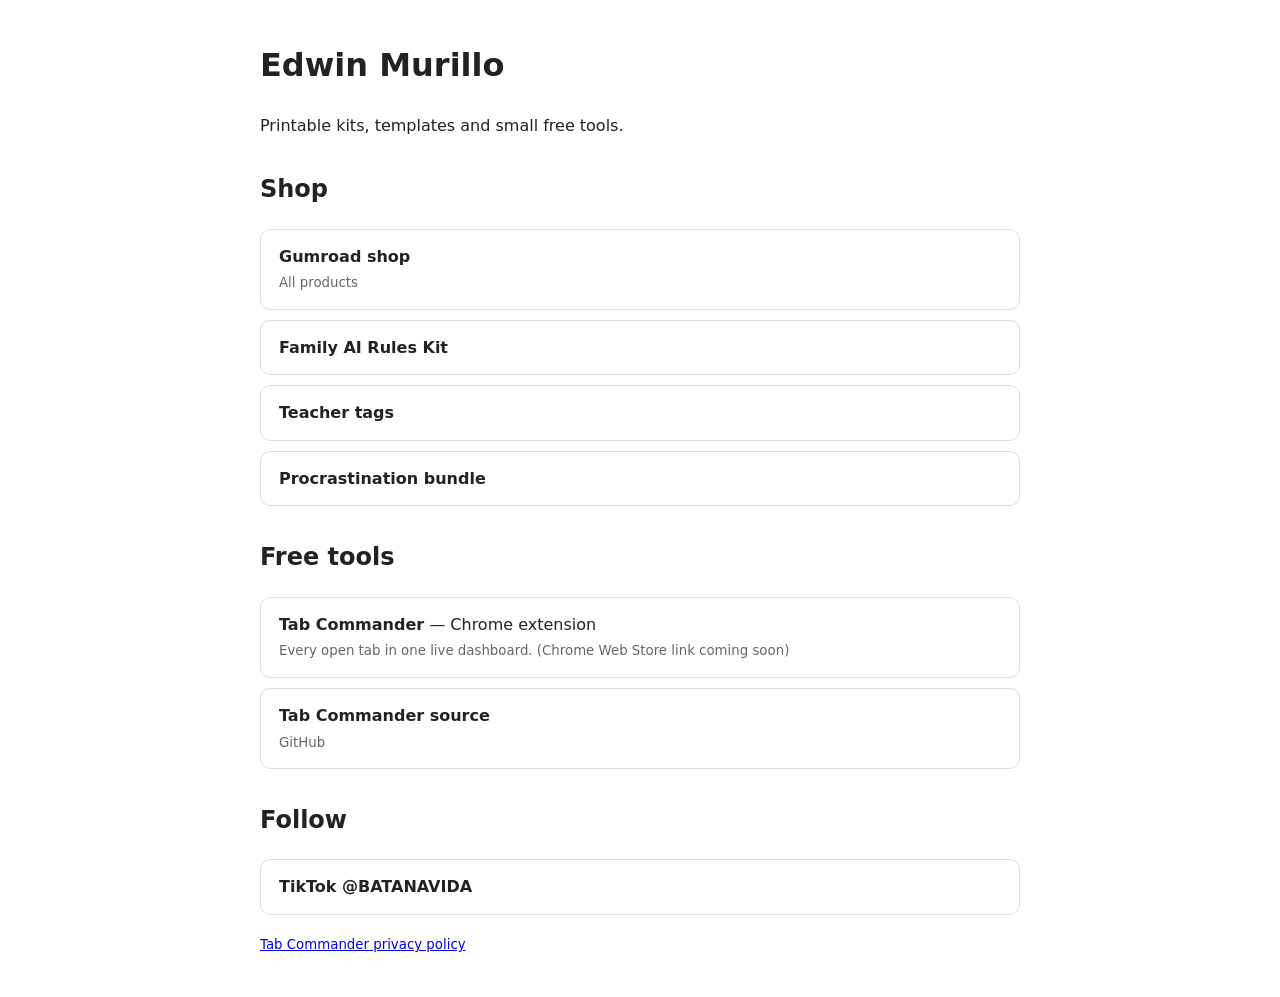
==== docs/hub/index.html @ 7b7c33e5 "Add BatanaVida product hub at /hub/ (Gumroad + Tab Commander)" ====
<!doctype html><html lang="en"><head><meta charset="utf-8"><meta name="viewport" content="width=device-width,initial-scale=1"><title>Edwin Murillo — Digital Products & Tools</title>
<style>body{font:16px/1.6 system-ui,sans-serif;max-width:760px;margin:40px auto;padding:0 20px;color:#222}a.card{display:block;border:1px solid #ddd;border-radius:10px;padding:14px 18px;margin:10px 0;text-decoration:none;color:inherit}a.card:hover{border-color:#3a3f4d}h2{margin-top:32px}small{color:#666}</style></head><body>
<h1>Edwin Murillo</h1><p>Printable kits, templates and small free tools.</p>
<h2>Shop</h2>
<a class="card" href="https://edwinmurillo.gumroad.com"><b>Gumroad shop</b><br><small>All products</small></a>
<a class="card" href="https://edwinmurillo.gumroad.com/l/family-ai-rules-kit"><b>Family AI Rules Kit</b></a>
<a class="card" href="https://edwinmurillo.gumroad.com/l/mxdeps"><b>Teacher tags</b></a>
<a class="card" href="https://edwinmurillo.gumroad.com/l/gggki"><b>Procrastination bundle</b></a>
<h2>Free tools</h2>
<a class="card" href="[CWS_URL]"><b>Tab Commander</b> — Chrome extension<br><small>Every open tab in one live dashboard. (Chrome Web Store link coming soon)</small></a>
<a class="card" href="https://github.com/edwinmurillo-droid/agents-in-sdlc/tree/main/tab-commander"><b>Tab Commander source</b><br><small>GitHub</small></a>
<h2>Follow</h2>
<a class="card" href="https://www.tiktok.com/@BATANAVIDA"><b>TikTok @BATANAVIDA</b></a>
<p><small><a href="privacy.html">Tab Commander privacy policy</a></small></p>
</body></html>
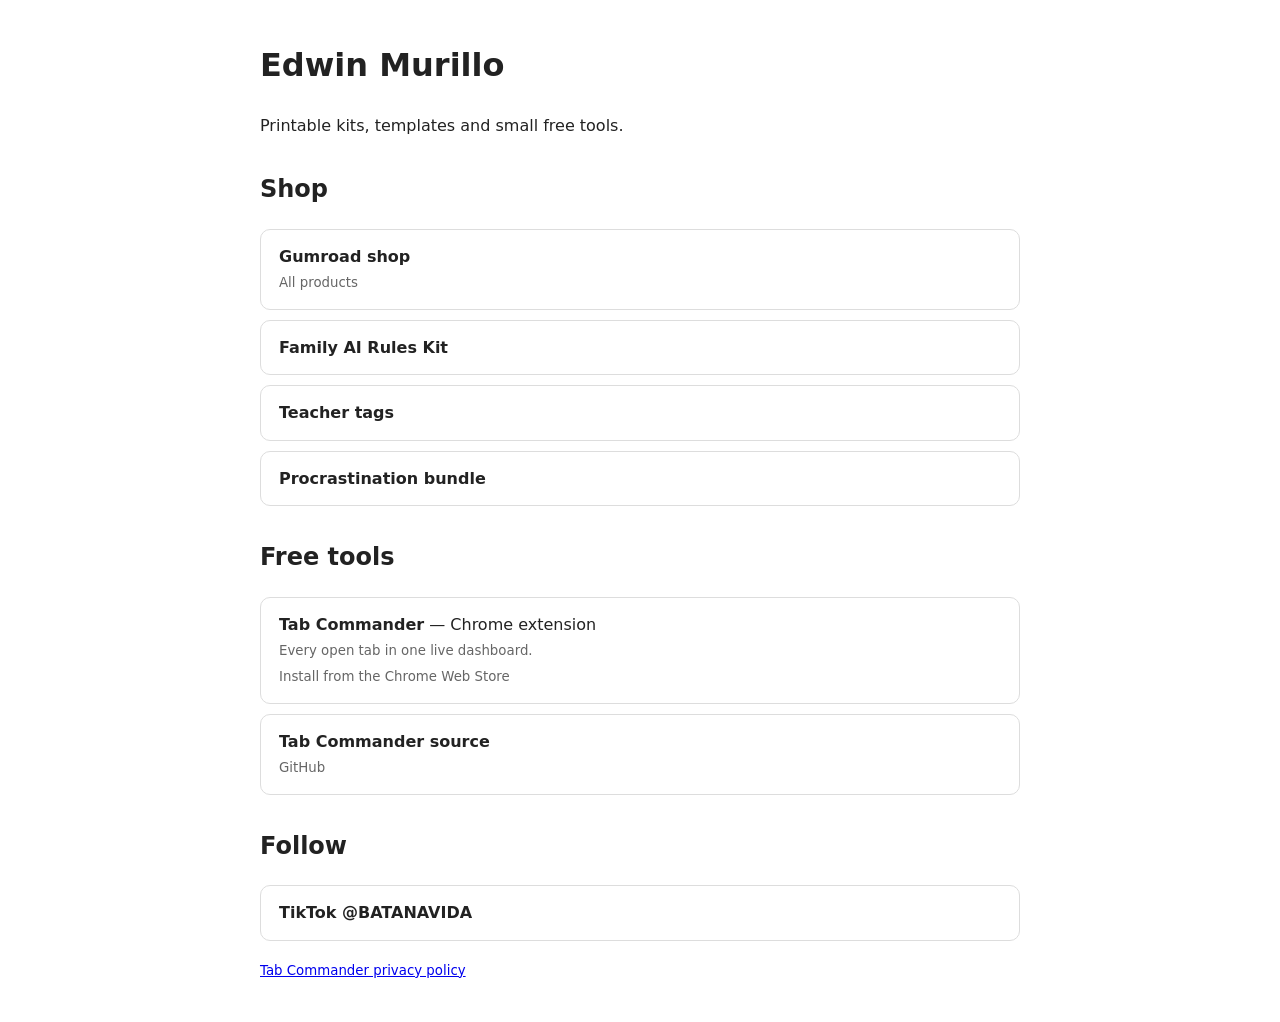
==== commit 4fb82e41: "Link Tab Commander hub card to the live Chrome Web Store listing. Replace the coming-soon placeholde" ====
--- a/docs/hub/index.html
+++ b/docs/hub/index.html
@@ -7,7 +7,7 @@
 <a class="card" href="https://edwinmurillo.gumroad.com/l/mxdeps"><b>Teacher tags</b></a>
 <a class="card" href="https://edwinmurillo.gumroad.com/l/gggki"><b>Procrastination bundle</b></a>
 <h2>Free tools</h2>
-<a class="card" href="[CWS_URL]"><b>Tab Commander</b> — Chrome extension<br><small>Every open tab in one live dashboard. (Chrome Web Store link coming soon)</small></a>
+<a class="card" href="https://chromewebstore.google.com/detail/tab-commander/bkeacpglbifipmmkofcjkoligeampnmc"><b>Tab Commander</b> — Chrome extension<br><small>Every open tab in one live dashboard.</small><br><small>Install from the Chrome Web Store</small></a>
 <a class="card" href="https://github.com/edwinmurillo-droid/agents-in-sdlc/tree/main/tab-commander"><b>Tab Commander source</b><br><small>GitHub</small></a>
 <h2>Follow</h2>
 <a class="card" href="https://www.tiktok.com/@BATANAVIDA"><b>TikTok @BATANAVIDA</b></a>
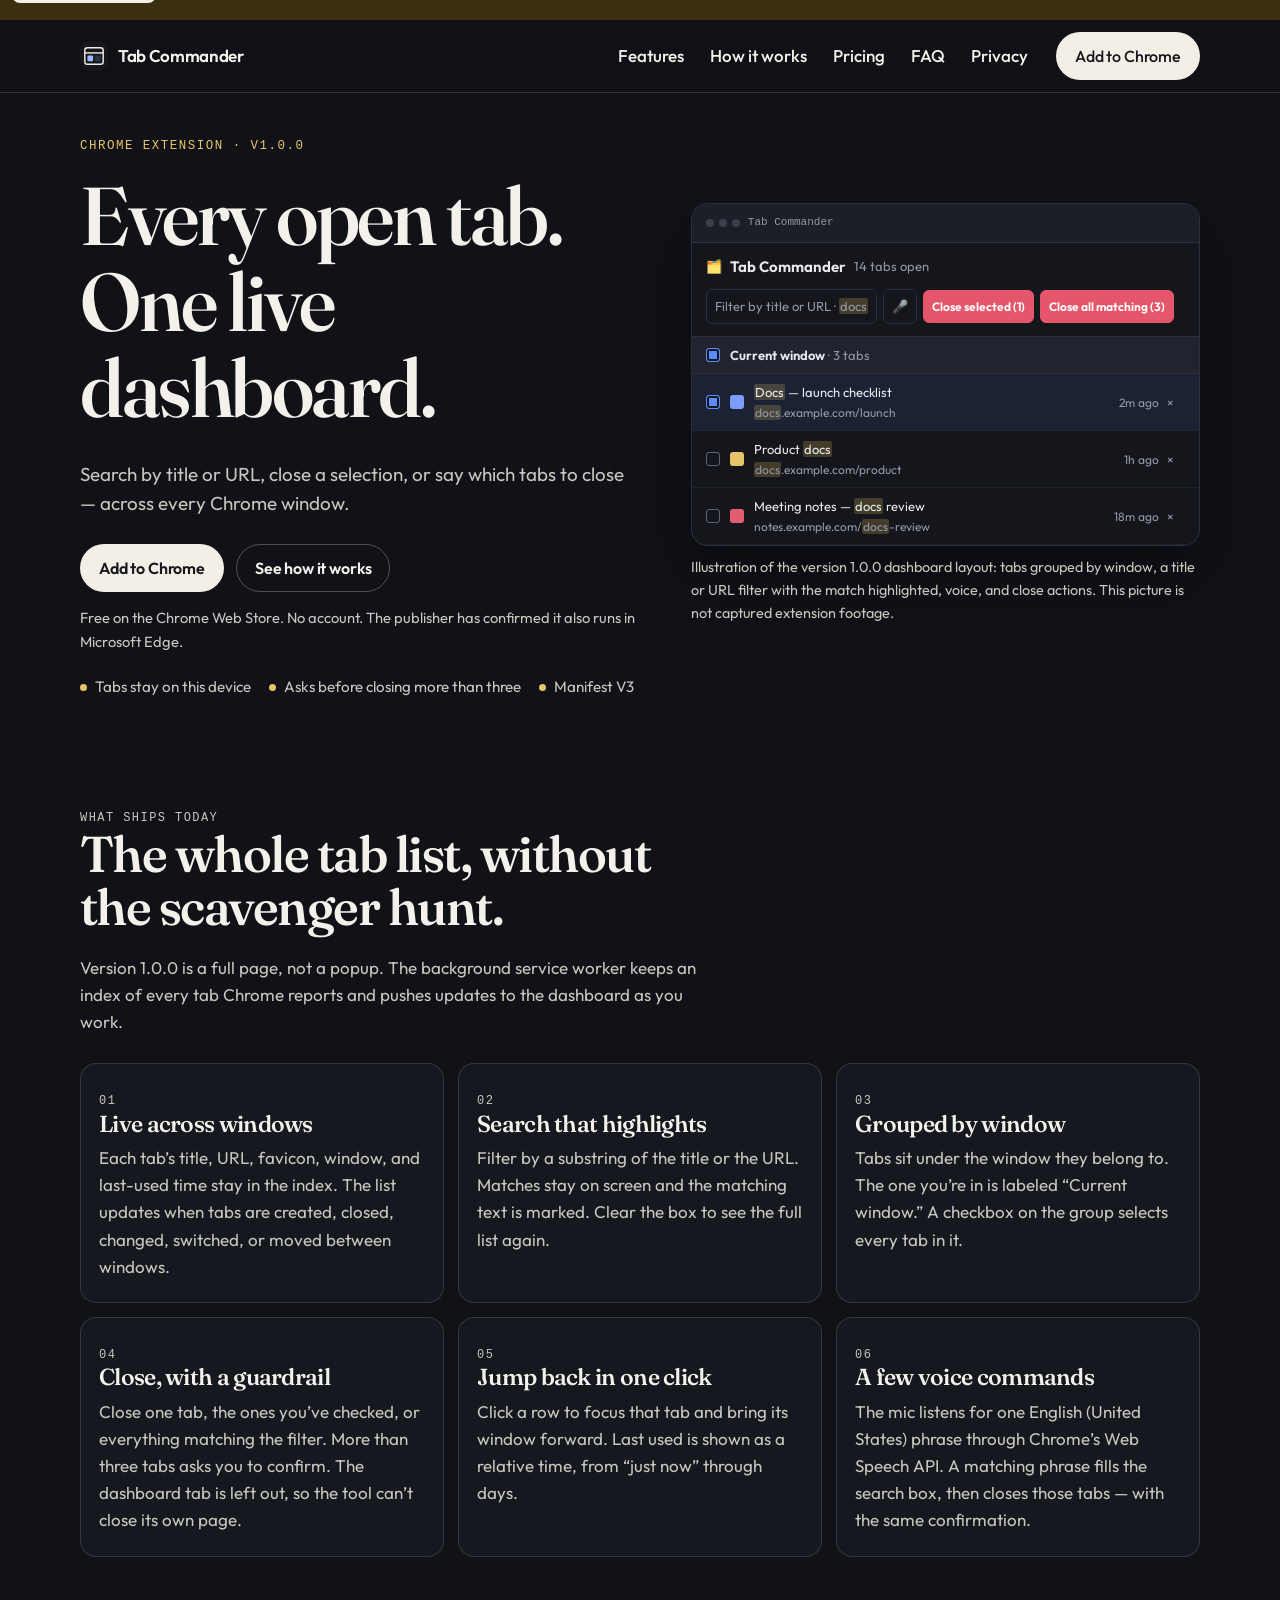
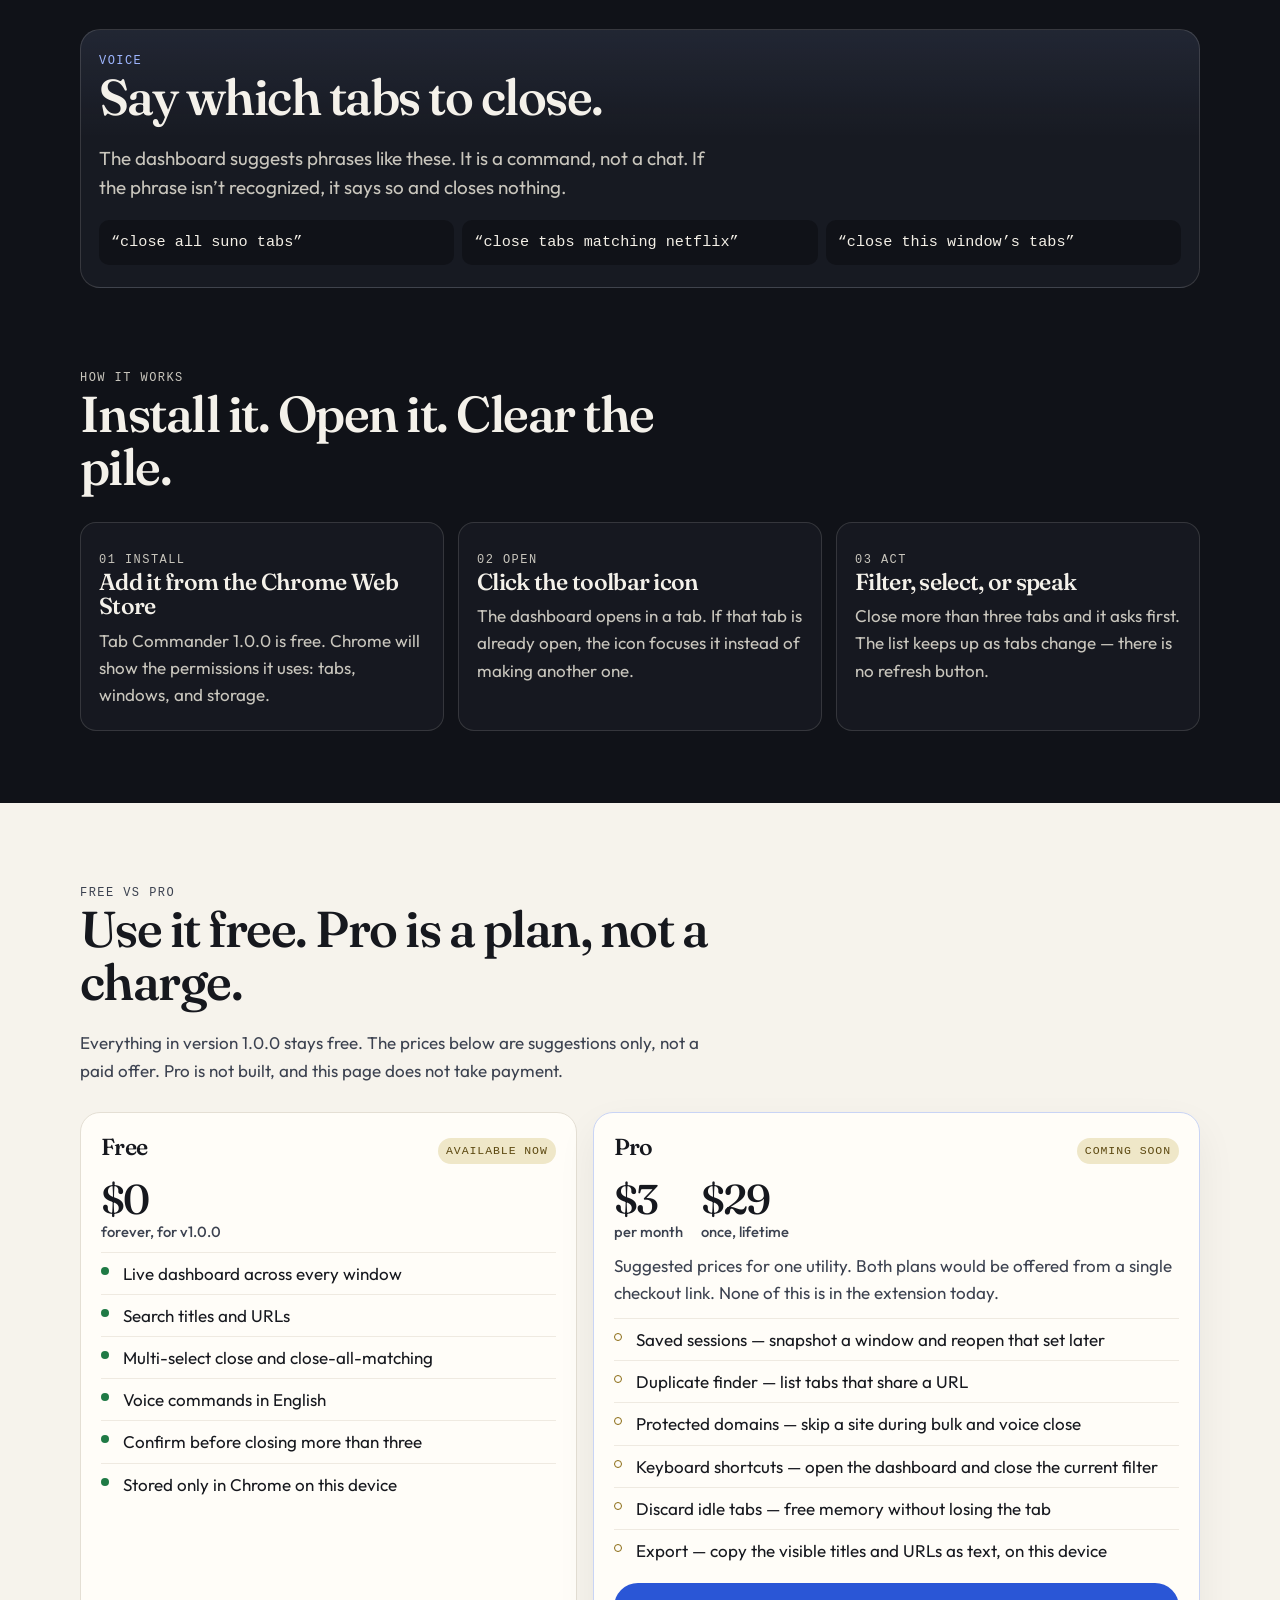
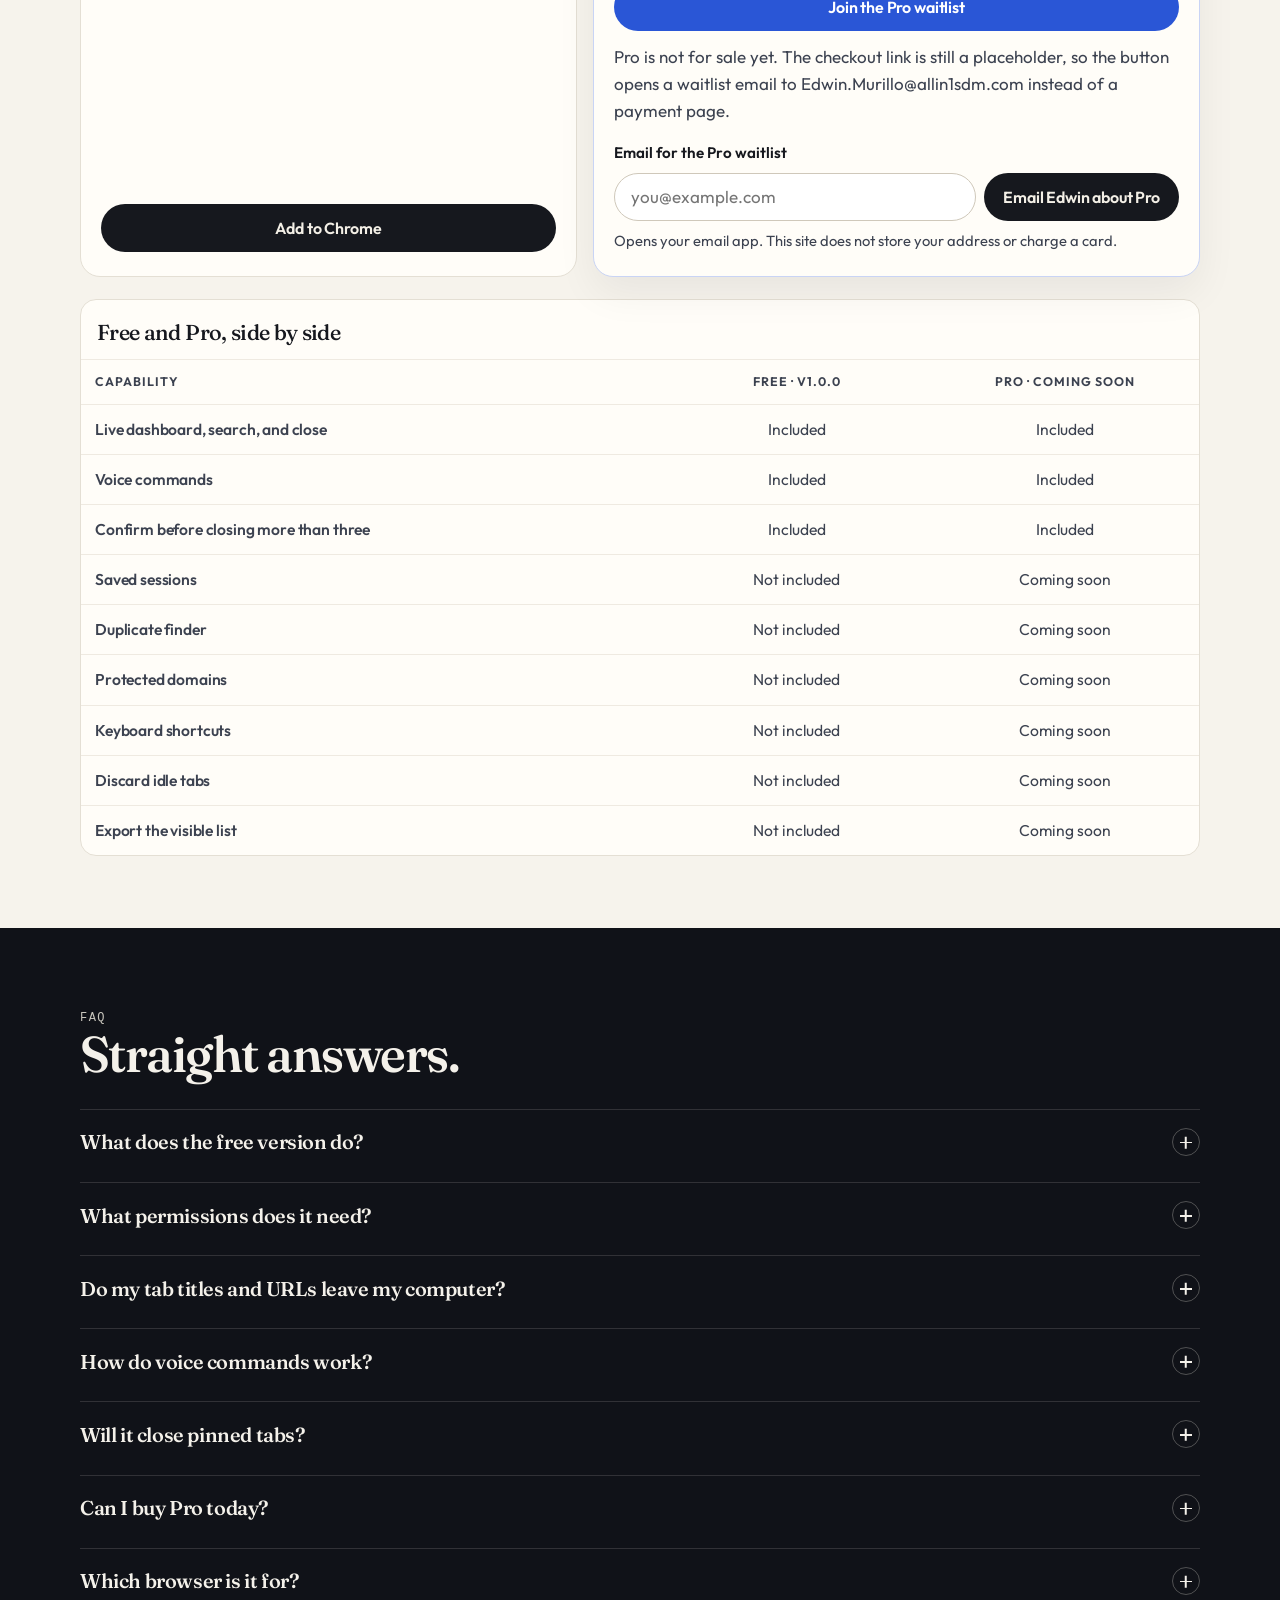
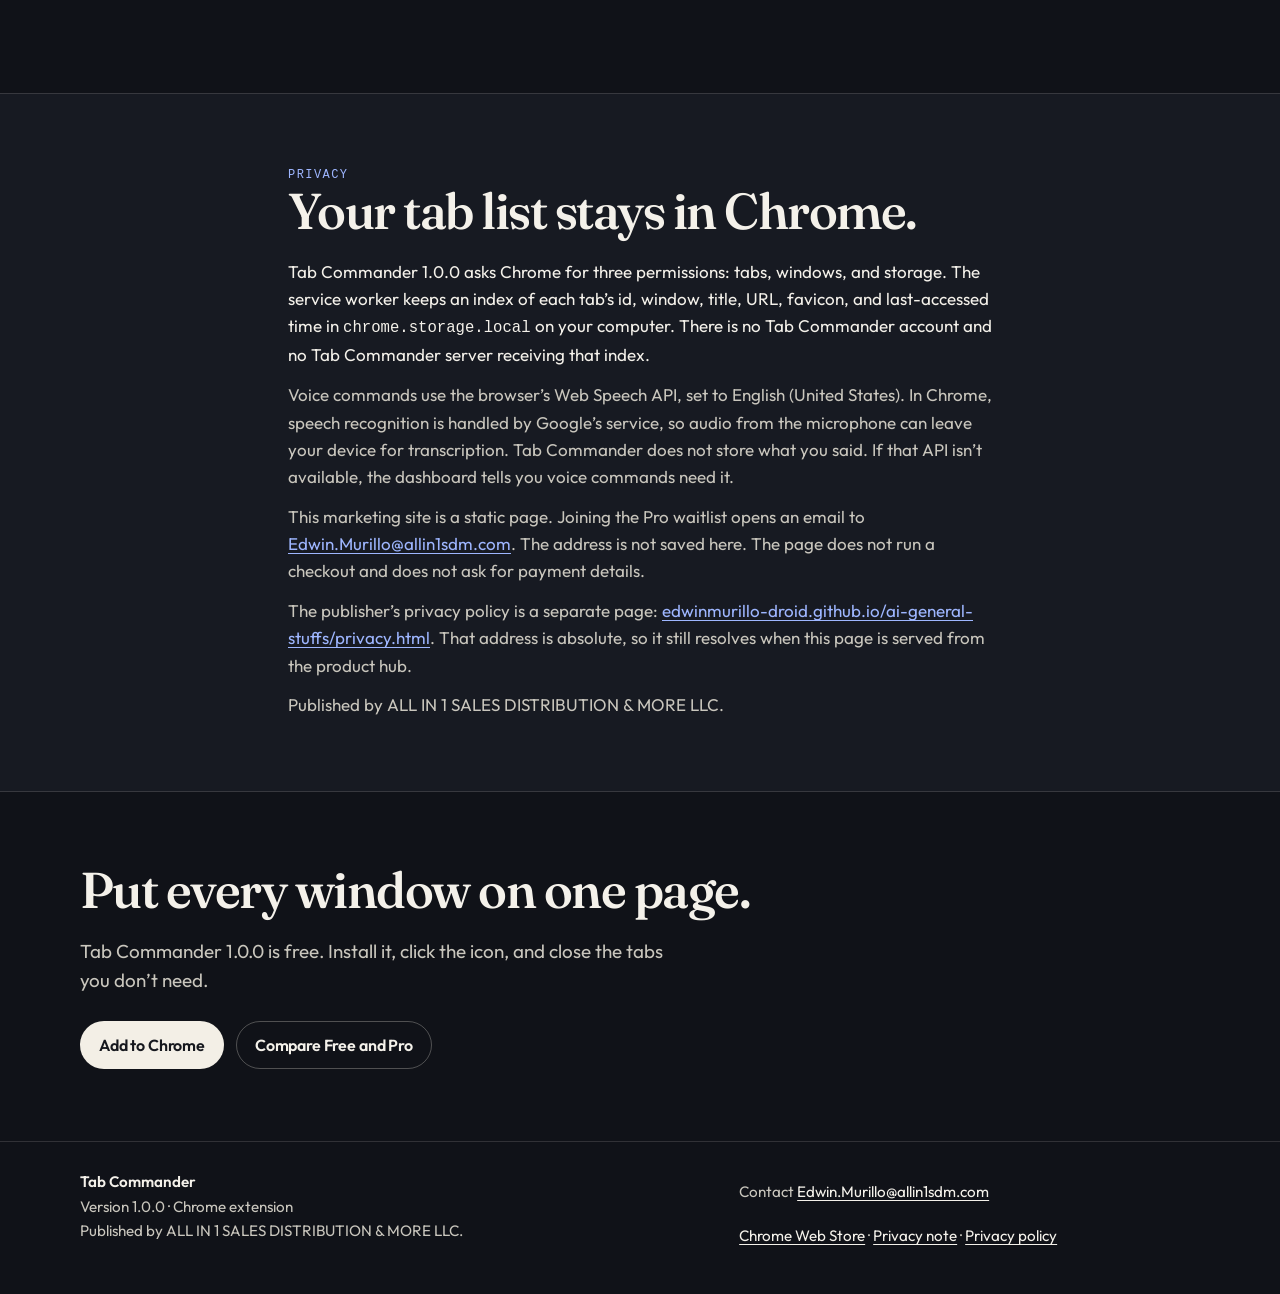
==== commit 1b8a4a66: "Replace the product hub with the reviewed Tab Commander landing page. Stage the docs/hub tree from t" ====
--- a/docs/hub/index.html
+++ b/docs/hub/index.html
@@ -1,15 +1,504 @@
-<!doctype html><html lang="en"><head><meta charset="utf-8"><meta name="viewport" content="width=device-width,initial-scale=1"><title>Edwin Murillo — Digital Products & Tools</title>
-<style>body{font:16px/1.6 system-ui,sans-serif;max-width:760px;margin:40px auto;padding:0 20px;color:#222}a.card{display:block;border:1px solid #ddd;border-radius:10px;padding:14px 18px;margin:10px 0;text-decoration:none;color:inherit}a.card:hover{border-color:#3a3f4d}h2{margin-top:32px}small{color:#666}</style></head><body>
-<h1>Edwin Murillo</h1><p>Printable kits, templates and small free tools.</p>
-<h2>Shop</h2>
-<a class="card" href="https://edwinmurillo.gumroad.com"><b>Gumroad shop</b><br><small>All products</small></a>
-<a class="card" href="https://edwinmurillo.gumroad.com/l/family-ai-rules-kit"><b>Family AI Rules Kit</b></a>
-<a class="card" href="https://edwinmurillo.gumroad.com/l/mxdeps"><b>Teacher tags</b></a>
-<a class="card" href="https://edwinmurillo.gumroad.com/l/gggki"><b>Procrastination bundle</b></a>
-<h2>Free tools</h2>
-<a class="card" href="https://chromewebstore.google.com/detail/tab-commander/bkeacpglbifipmmkofcjkoligeampnmc"><b>Tab Commander</b> — Chrome extension<br><small>Every open tab in one live dashboard.</small><br><small>Install from the Chrome Web Store</small></a>
-<a class="card" href="https://github.com/edwinmurillo-droid/agents-in-sdlc/tree/main/tab-commander"><b>Tab Commander source</b><br><small>GitHub</small></a>
-<h2>Follow</h2>
-<a class="card" href="https://www.tiktok.com/@BATANAVIDA"><b>TikTok @BATANAVIDA</b></a>
-<p><small><a href="privacy.html">Tab Commander privacy policy</a></small></p>
-</body></html>
+<!doctype html>
+<html lang="en">
+<head>
+<meta charset="utf-8" />
+<meta name="viewport" content="width=device-width, initial-scale=1" />
+<title>Tab Commander — Every open tab, one live Chrome dashboard</title>
+<meta name="description" content="Free Chrome extension: a live dashboard of every open tab across all windows, with search, multi-select close, and voice commands. Version 1.0.0." />
+<meta name="author" content="ALL IN 1 SALES DISTRIBUTION & MORE LLC" />
+<meta name="theme-color" content="#101218" />
+<meta name="robots" content="index,follow" />
+<link rel="canonical" href="https://edwinmurillo-droid.github.io/ai-general-stuffs/hub/" />
+<link rel="icon" href="favicon.svg" type="image/svg+xml" />
+<meta property="og:type" content="website" />
+<meta property="og:locale" content="en_US" />
+<meta property="og:site_name" content="Tab Commander" />
+<meta property="og:title" content="Tab Commander — Every open tab, one live Chrome dashboard" />
+<meta property="og:description" content="Search, select, or speak. Close the Chrome tabs you don't need, across every window. Free, version 1.0.0." />
+<meta property="og:url" content="https://edwinmurillo-droid.github.io/ai-general-stuffs/hub/" />
+<meta property="og:image" content="https://edwinmurillo-droid.github.io/ai-general-stuffs/hub/og.png" />
+<meta property="og:image:width" content="1200" />
+<meta property="og:image:height" content="630" />
+<meta property="og:image:alt" content="Tab Commander: every open tab, one live Chrome dashboard." />
+<meta name="twitter:card" content="summary_large_image" />
+<meta name="twitter:title" content="Tab Commander — Every open tab, one live Chrome dashboard" />
+<meta name="twitter:description" content="Search, select, or speak. Close the Chrome tabs you don't need, across every window. Free, version 1.0.0." />
+<meta name="twitter:image" content="https://edwinmurillo-droid.github.io/ai-general-stuffs/hub/og.png" />
+<meta name="twitter:image:alt" content="Tab Commander: every open tab, one live Chrome dashboard." />
+<link rel="stylesheet" href="styles.css" />
+<script type="application/ld+json">
+{
+  "@context": "https://schema.org",
+  "@type": "SoftwareApplication",
+  "name": "Tab Commander",
+  "applicationCategory": "BrowserApplication",
+  "operatingSystem": "Chrome, Microsoft Edge",
+  "softwareVersion": "1.0.0",
+  "description": "Live dashboard of every open tab across all windows, with search, multi-select close, and voice commands.",
+  "url": "https://edwinmurillo-droid.github.io/ai-general-stuffs/hub/",
+  "image": "https://edwinmurillo-droid.github.io/ai-general-stuffs/hub/og.png",
+  "installUrl": "https://chromewebstore.google.com/detail/tab-commander/bkeacpglbifipmmkofcjkoligeampnmc",
+  "offers": {
+    "@type": "Offer",
+    "price": "0",
+    "priceCurrency": "USD"
+  },
+  "publisher": {
+    "@type": "Organization",
+    "name": "ALL IN 1 SALES DISTRIBUTION & MORE LLC",
+    "email": "Edwin.Murillo@allin1sdm.com"
+  }
+}
+</script>
+</head>
+<body id="top">
+<a class="skip" href="#main">Skip to content</a>
+<div class="noscript">
+  <noscript>
+    <div class="wrap">JavaScript is off. Install links still work. For the Pro waitlist, email Edwin.Murillo@allin1sdm.com.</div>
+  </noscript>
+</div>
+
+<header class="site-header">
+  <div class="wrap header-inner">
+    <a class="brand" href="#top">
+      <svg width="28" height="28" viewBox="0 0 32 32" aria-hidden="true">
+        <rect width="32" height="32" rx="8" fill="#16181e"/>
+        <rect x="5.5" y="6.5" width="21" height="19" rx="3" fill="none" stroke="#f3efe6" stroke-width="1.6"/>
+        <path d="M5.5 12.5h21" stroke="#f3efe6" stroke-width="1.6"/>
+        <rect x="8.5" y="15.5" width="6.5" height="6.5" rx="1.2" fill="#9eb6ff"/>
+        <rect x="17" y="15.5" width="6.5" height="6.5" rx="1.2" fill="#2c3344"/>
+      </svg>
+      Tab Commander
+    </a>
+    <input id="nav-check" class="nav-check" type="checkbox" />
+    <label class="nav-toggle" for="nav-check">
+      <span class="sr-only when-closed">Menu</span>
+      <span class="sr-only when-open">Close menu</span>
+      <span class="burger" aria-hidden="true"></span>
+    </label>
+    <nav id="site-nav" aria-label="Primary">
+      <a href="#features">Features</a>
+      <a href="#how">How it works</a>
+      <a href="#pricing">Pricing</a>
+      <a href="#faq">FAQ</a>
+      <a href="#privacy">Privacy</a>
+      <a class="btn btn-primary" href="https://chromewebstore.google.com/detail/tab-commander/bkeacpglbifipmmkofcjkoligeampnmc">Add to Chrome<span class="sr-only"> on the Chrome Web Store</span></a>
+    </nav>
+  </div>
+</header>
+
+<main id="main">
+  <section class="hero" aria-labelledby="hero-title">
+    <div class="wrap hero-grid">
+      <div>
+        <p class="eyebrow">Chrome extension · v1.0.0</p>
+        <h1 id="hero-title">Every open tab. One live dashboard.</h1>
+        <p class="lede">Search by title or URL, close a selection, or say which tabs to close — across every Chrome window.</p>
+        <div class="cta-row">
+          <a class="btn btn-primary" href="https://chromewebstore.google.com/detail/tab-commander/bkeacpglbifipmmkofcjkoligeampnmc">Add to Chrome<span class="sr-only"> on the Chrome Web Store</span></a>
+          <a class="btn btn-ghost" href="#how">See how it works</a>
+        </div>
+        <p class="fine">Free on the Chrome Web Store. No account. The publisher has confirmed it also runs in Microsoft Edge.</p>
+        <ul class="trust">
+          <li>Tabs stay on this device</li>
+          <li>Asks before closing more than three</li>
+          <li>Manifest V3</li>
+        </ul>
+      </div>
+
+      <figure class="deck">
+        <div class="deck-frame" aria-hidden="true">
+          <div class="deck-top">
+            <span class="dots"><i></i><i></i><i></i></span>
+            Tab Commander
+          </div>
+          <div class="deck-toolbar">
+            <div class="deck-brand">
+              <span aria-hidden="true">🗂️</span>
+              <strong>Tab Commander</strong>
+              <span class="deck-count">14 tabs open</span>
+            </div>
+            <div class="deck-controls">
+              <span class="fake-search">Filter by title or URL · <mark>docs</mark></span>
+              <span class="mic">🎤</span>
+              <span class="pill">Close selected (1)</span>
+              <span class="pill">Close all matching (3)</span>
+            </div>
+          </div>
+          <div class="window-head">
+            <span class="check on"></span>
+            <div><strong>Current window</strong> · 3 tabs</div>
+          </div>
+          <div class="tab-row is-selected">
+            <span class="check on"></span>
+            <span class="fav a"></span>
+            <div>
+              <div class="tab-title"><mark>Docs</mark> — launch checklist</div>
+              <div class="tab-url"><mark>docs</mark>.example.com/launch</div>
+            </div>
+            <div class="when">2m ago</div>
+            <div class="tab-x">×</div>
+          </div>
+          <div class="tab-row">
+            <span class="check"></span>
+            <span class="fav b"></span>
+            <div>
+              <div class="tab-title">Product <mark>docs</mark></div>
+              <div class="tab-url"><mark>docs</mark>.example.com/product</div>
+            </div>
+            <div class="when">1h ago</div>
+            <div class="tab-x">×</div>
+          </div>
+          <div class="tab-row">
+            <span class="check"></span>
+            <span class="fav c"></span>
+            <div>
+              <div class="tab-title">Meeting notes — <mark>docs</mark> review</div>
+              <div class="tab-url">notes.example.com/<mark>docs</mark>-review</div>
+            </div>
+            <div class="when">18m ago</div>
+            <div class="tab-x">×</div>
+          </div>
+        </div>
+        <figcaption>Illustration of the version 1.0.0 dashboard layout: tabs grouped by window, a title or URL filter with the match highlighted, voice, and close actions. This picture is not captured extension footage.</figcaption>
+      </figure>
+    </div>
+  </section>
+
+  <section class="section" id="features" aria-labelledby="features-title">
+    <div class="wrap">
+      <div class="section-intro">
+        <p class="kicker">What ships today</p>
+        <h2 id="features-title">The whole tab list, without the scavenger hunt.</h2>
+        <p>Version 1.0.0 is a full page, not a popup. The background service worker keeps an index of every tab Chrome reports and pushes updates to the dashboard as you work.</p>
+      </div>
+      <div class="feature-grid">
+        <article class="feature">
+          <p class="kicker">01</p>
+          <h3>Live across windows</h3>
+          <p>Each tab’s title, URL, favicon, window, and last-used time stay in the index. The list updates when tabs are created, closed, changed, switched, or moved between windows.</p>
+        </article>
+        <article class="feature">
+          <p class="kicker">02</p>
+          <h3>Search that highlights</h3>
+          <p>Filter by a substring of the title or the URL. Matches stay on screen and the matching text is marked. Clear the box to see the full list again.</p>
+        </article>
+        <article class="feature">
+          <p class="kicker">03</p>
+          <h3>Grouped by window</h3>
+          <p>Tabs sit under the window they belong to. The one you’re in is labeled “Current window.” A checkbox on the group selects every tab in it.</p>
+        </article>
+        <article class="feature">
+          <p class="kicker">04</p>
+          <h3>Close, with a guardrail</h3>
+          <p>Close one tab, the ones you’ve checked, or everything matching the filter. More than three tabs asks you to confirm. The dashboard tab is left out, so the tool can’t close its own page.</p>
+        </article>
+        <article class="feature">
+          <p class="kicker">05</p>
+          <h3>Jump back in one click</h3>
+          <p>Click a row to focus that tab and bring its window forward. Last used is shown as a relative time, from “just now” through days.</p>
+        </article>
+        <article class="feature">
+          <p class="kicker">06</p>
+          <h3>A few voice commands</h3>
+          <p>The mic listens for one English (United States) phrase through Chrome’s Web Speech API. A matching phrase fills the search box, then closes those tabs — with the same confirmation.</p>
+        </article>
+      </div>
+    </div>
+  </section>
+
+  <section class="section" aria-labelledby="voice-title" style="padding-top: 0">
+    <div class="wrap">
+      <div class="voice">
+        <p class="kicker">Voice</p>
+        <h2 id="voice-title">Say which tabs to close.</h2>
+        <p class="lede">The dashboard suggests phrases like these. It is a command, not a chat. If the phrase isn’t recognized, it says so and closes nothing.</p>
+        <ul class="phrases">
+          <li>“close all suno tabs”</li>
+          <li>“close tabs matching netflix”</li>
+          <li>“close this window’s tabs”</li>
+        </ul>
+      </div>
+    </div>
+  </section>
+
+  <section class="section" id="how" aria-labelledby="how-title" style="padding-top: 0">
+    <div class="wrap">
+      <div class="section-intro">
+        <p class="kicker">How it works</p>
+        <h2 id="how-title">Install it. Open it. Clear the pile.</h2>
+      </div>
+      <ol class="steps">
+        <li class="step">
+          <p class="kicker">Install</p>
+          <h3>Add it from the Chrome Web Store</h3>
+          <p>Tab Commander 1.0.0 is free. Chrome will show the permissions it uses: tabs, windows, and storage.</p>
+        </li>
+        <li class="step">
+          <p class="kicker">Open</p>
+          <h3>Click the toolbar icon</h3>
+          <p>The dashboard opens in a tab. If that tab is already open, the icon focuses it instead of making another one.</p>
+        </li>
+        <li class="step">
+          <p class="kicker">Act</p>
+          <h3>Filter, select, or speak</h3>
+          <p>Close more than three tabs and it asks first. The list keeps up as tabs change — there is no refresh button.</p>
+        </li>
+      </ol>
+    </div>
+  </section>
+
+  <section class="section band-paper" id="pricing" aria-labelledby="pricing-title">
+    <div class="wrap">
+      <div class="section-intro">
+        <p class="kicker">Free vs Pro</p>
+        <h2 id="pricing-title">Use it free. Pro is a plan, not a charge.</h2>
+        <p>Everything in version 1.0.0 stays free. The prices below are suggestions only, not a paid offer. Pro is not built, and this page does not take payment.</p>
+      </div>
+
+      <div class="price-grid">
+        <article class="price-card">
+          <div class="plan-label">
+            <h3>Free</h3>
+            <span class="badge">Available now</span>
+          </div>
+          <div class="amount-row">
+            <p class="amount">$0 <span>forever, for v1.0.0</span></p>
+          </div>
+          <ul class="plan-list">
+            <li>Live dashboard across every window</li>
+            <li>Search titles and URLs</li>
+            <li>Multi-select close and close-all-matching</li>
+            <li>Voice commands in English</li>
+            <li>Confirm before closing more than three</li>
+            <li>Stored only in Chrome on this device</li>
+          </ul>
+          <a class="btn btn-ink" href="https://chromewebstore.google.com/detail/tab-commander/bkeacpglbifipmmkofcjkoligeampnmc">Add to Chrome<span class="sr-only"> on the Chrome Web Store</span></a>
+        </article>
+
+        <article class="price-card featured">
+          <div class="plan-label">
+            <h3>Pro</h3>
+            <span class="badge">Coming soon</span>
+          </div>
+          <div class="amount-row">
+            <p class="amount">$3 <span>per month</span></p>
+            <p class="amount">$29 <span>once, lifetime</span></p>
+          </div>
+          <p>Suggested prices for one utility. Both plans would be offered from a single checkout link. None of this is in the extension today.</p>
+          <ul class="plan-list">
+            <li class="later">Saved sessions — snapshot a window and reopen that set later</li>
+            <li class="later">Duplicate finder — list tabs that share a URL</li>
+            <li class="later">Protected domains — skip a site during bulk and voice close</li>
+            <li class="later">Keyboard shortcuts — open the dashboard and close the current filter</li>
+            <li class="later">Discard idle tabs — free memory without losing the tab</li>
+            <li class="later">Export — copy the visible titles and URLs as text, on this device</li>
+          </ul>
+          <a class="btn btn-blue" id="pro-cta" data-pro-cta data-pro-label="Get Pro" href="#pro-waitlist">Join the Pro waitlist</a>
+          <p class="soon-note" id="pro-checkout-note">Pro is not for sale yet. The checkout link is still a placeholder, so the button opens a waitlist email to Edwin.Murillo@allin1sdm.com instead of a payment page.</p>
+          <div id="pro-waitlist">
+            <form id="waitlist-form" class="waitlist" action="mailto:Edwin.Murillo@allin1sdm.com" method="post" enctype="text/plain">
+              <label for="waitlist-email">Email for the Pro waitlist</label>
+              <div class="waitlist-row">
+                <input id="waitlist-email" name="email" type="email" required autocomplete="email" inputmode="email" maxlength="200" spellcheck="false" placeholder="you@example.com" aria-describedby="waitlist-status" />
+                <button class="btn btn-ink" type="submit">Email Edwin about Pro</button>
+              </div>
+              <p id="waitlist-status" role="status">Opens your email app. This site does not store your address or charge a card.</p>
+            </form>
+          </div>
+        </article>
+      </div>
+
+      <div class="table-wrap">
+        <table class="compare">
+          <caption>Free and Pro, side by side</caption>
+          <thead>
+            <tr>
+              <th scope="col">Capability</th>
+              <th scope="col">Free · v1.0.0</th>
+              <th scope="col">Pro · coming soon</th>
+            </tr>
+          </thead>
+          <tbody>
+            <tr>
+              <th scope="row">Live dashboard, search, and close</th>
+              <td>Included</td>
+              <td>Included</td>
+            </tr>
+            <tr>
+              <th scope="row">Voice commands</th>
+              <td>Included</td>
+              <td>Included</td>
+            </tr>
+            <tr>
+              <th scope="row">Confirm before closing more than three</th>
+              <td>Included</td>
+              <td>Included</td>
+            </tr>
+            <tr>
+              <th scope="row">Saved sessions</th>
+              <td>Not included</td>
+              <td>Coming soon</td>
+            </tr>
+            <tr>
+              <th scope="row">Duplicate finder</th>
+              <td>Not included</td>
+              <td>Coming soon</td>
+            </tr>
+            <tr>
+              <th scope="row">Protected domains</th>
+              <td>Not included</td>
+              <td>Coming soon</td>
+            </tr>
+            <tr>
+              <th scope="row">Keyboard shortcuts</th>
+              <td>Not included</td>
+              <td>Coming soon</td>
+            </tr>
+            <tr>
+              <th scope="row">Discard idle tabs</th>
+              <td>Not included</td>
+              <td>Coming soon</td>
+            </tr>
+            <tr>
+              <th scope="row">Export the visible list</th>
+              <td>Not included</td>
+              <td>Coming soon</td>
+            </tr>
+          </tbody>
+        </table>
+      </div>
+    </div>
+  </section>
+
+  <section class="section" id="faq" aria-labelledby="faq-title">
+    <div class="wrap">
+      <div class="section-intro">
+        <p class="kicker">FAQ</p>
+        <h2 id="faq-title">Straight answers.</h2>
+      </div>
+      <div class="faq-list">
+        <div class="faq-item">
+          <h3>
+            <button type="button" id="faq-free-btn" aria-expanded="false" aria-controls="faq-free">
+              <span>What does the free version do?</span>
+              <span class="faq-icon" aria-hidden="true"></span>
+            </button>
+          </h3>
+          <div id="faq-free" class="faq-panel" role="region" aria-labelledby="faq-free-btn" hidden>
+            <p>Version 1.0.0 opens a dashboard of every open tab across all Chrome windows. You can search by title or URL, select tabs, close the selection or everything matching the filter, click a row to focus that tab, and use a few English voice commands. Closing more than three tabs asks you to confirm. The list updates as tabs change.</p>
+          </div>
+        </div>
+        <div class="faq-item">
+          <h3>
+            <button type="button" id="faq-permissions-btn" aria-expanded="false" aria-controls="faq-permissions">
+              <span>What permissions does it need?</span>
+              <span class="faq-icon" aria-hidden="true"></span>
+            </button>
+          </h3>
+          <div id="faq-permissions" class="faq-panel" role="region" aria-labelledby="faq-permissions-btn" hidden>
+            <p>The manifest asks for tabs, windows, and storage. It does not request host permissions, and it does not inject a script into the sites you visit.</p>
+          </div>
+        </div>
+        <div class="faq-item">
+          <h3>
+            <button type="button" id="faq-data-btn" aria-expanded="false" aria-controls="faq-data">
+              <span>Do my tab titles and URLs leave my computer?</span>
+              <span class="faq-icon" aria-hidden="true"></span>
+            </button>
+          </h3>
+          <div id="faq-data" class="faq-panel" role="region" aria-labelledby="faq-data-btn" hidden>
+            <p>Tab Commander has no account and no server. The index is kept in Chrome’s local storage on your device. See the <a href="#privacy">privacy note</a> for voice commands, which use Chrome’s speech recognizer.</p>
+          </div>
+        </div>
+        <div class="faq-item">
+          <h3>
+            <button type="button" id="faq-voice-btn" aria-expanded="false" aria-controls="faq-voice">
+              <span>How do voice commands work?</span>
+              <span class="faq-icon" aria-hidden="true"></span>
+            </button>
+          </h3>
+          <div id="faq-voice" class="faq-panel" role="region" aria-labelledby="faq-voice-btn" hidden>
+            <p>Click the mic and say one phrase in English (United States). The product suggests “close all suno tabs,” “close tabs matching netflix,” and “close this window’s tabs.” A matching phrase fills the filter and closes those tabs, asking first if there are more than three. If the phrase isn’t understood, nothing closes. Chrome’s Web Speech API can send microphone audio to Google for transcription. Tab Commander does not store the transcript.</p>
+          </div>
+        </div>
+        <div class="faq-item">
+          <h3>
+            <button type="button" id="faq-pinned-btn" aria-expanded="false" aria-controls="faq-pinned">
+              <span>Will it close pinned tabs?</span>
+              <span class="faq-icon" aria-hidden="true"></span>
+            </button>
+          </h3>
+          <div id="faq-pinned" class="faq-panel" role="region" aria-labelledby="faq-pinned-btn" hidden>
+            <p>Yes, if you select them or they match the filter. Version 1.0.0 does not treat pinned tabs as protected. Skipping chosen sites is a planned Pro feature, and it is not in the extension yet.</p>
+          </div>
+        </div>
+        <div class="faq-item">
+          <h3>
+            <button type="button" id="faq-pro-btn" aria-expanded="false" aria-controls="faq-pro">
+              <span>Can I buy Pro today?</span>
+              <span class="faq-icon" aria-hidden="true"></span>
+            </button>
+          </h3>
+          <div id="faq-pro" class="faq-panel" role="region" aria-labelledby="faq-pro-btn" hidden>
+            <p>No. $3 a month and $29 once are suggested prices for features that are still coming. Until a real checkout URL is set in the site config, the Pro button opens an email to Edwin.Murillo@allin1sdm.com. This page never asks for a card.</p>
+          </div>
+        </div>
+        <div class="faq-item">
+          <h3>
+            <button type="button" id="faq-browser-btn" aria-expanded="false" aria-controls="faq-browser">
+              <span>Which browser is it for?</span>
+              <span class="faq-icon" aria-hidden="true"></span>
+            </button>
+          </h3>
+          <div id="faq-browser" class="faq-panel" role="region" aria-labelledby="faq-browser-btn" hidden>
+            <p>Version 1.0.0 is a Manifest V3 extension listed on the Chrome Web Store. The publisher has confirmed that the same extension also runs in Microsoft Edge. Voice commands need the browser’s Web Speech API. The store button on this page is the Chrome listing.</p>
+          </div>
+        </div>
+      </div>
+    </div>
+  </section>
+
+  <section class="section privacy" id="privacy" aria-labelledby="privacy-title">
+    <div class="wrap prose">
+      <p class="kicker">Privacy</p>
+      <h2 id="privacy-title">Your tab list stays in Chrome.</h2>
+      <p>Tab Commander 1.0.0 asks Chrome for three permissions: tabs, windows, and storage. The service worker keeps an index of each tab’s id, window, title, URL, favicon, and last-accessed time in <code>chrome.storage.local</code> on your computer. There is no Tab Commander account and no Tab Commander server receiving that index.</p>
+      <p>Voice commands use the browser’s Web Speech API, set to English (United States). In Chrome, speech recognition is handled by Google’s service, so audio from the microphone can leave your device for transcription. Tab Commander does not store what you said. If that API isn’t available, the dashboard tells you voice commands need it.</p>
+      <p>This marketing site is a static page. Joining the Pro waitlist opens an email to <a href="mailto:Edwin.Murillo@allin1sdm.com">Edwin.Murillo@allin1sdm.com</a>. The address is not saved here. The page does not run a checkout and does not ask for payment details.</p>
+      <p>The publisher’s privacy policy is a separate page: <a href="https://edwinmurillo-droid.github.io/ai-general-stuffs/privacy.html">edwinmurillo-droid.github.io/ai-general-stuffs/privacy.html</a>. That address is absolute, so it still resolves when this page is served from the product hub.</p>
+      <p>Published by ALL IN 1 SALES DISTRIBUTION &amp; MORE LLC.</p>
+    </div>
+  </section>
+
+  <section class="section final-cta" aria-labelledby="final-title">
+    <div class="wrap">
+      <h2 id="final-title">Put every window on one page.</h2>
+      <p class="lede">Tab Commander 1.0.0 is free. Install it, click the icon, and close the tabs you don’t need.</p>
+      <div class="cta-row">
+        <a class="btn btn-primary" href="https://chromewebstore.google.com/detail/tab-commander/bkeacpglbifipmmkofcjkoligeampnmc">Add to Chrome<span class="sr-only"> on the Chrome Web Store</span></a>
+        <a class="btn btn-ghost" href="#pricing">Compare Free and Pro</a>
+      </div>
+    </div>
+  </section>
+</main>
+
+<footer class="site-footer">
+  <div class="wrap footer-grid">
+    <div>
+      <strong>Tab Commander</strong>
+      <p>Version 1.0.0 · Chrome extension</p>
+      <p>Published by ALL IN 1 SALES DISTRIBUTION &amp; MORE LLC.</p>
+    </div>
+    <div>
+      <p>Contact <a href="mailto:Edwin.Murillo@allin1sdm.com">Edwin.Murillo@allin1sdm.com</a></p>
+      <p><a href="https://chromewebstore.google.com/detail/tab-commander/bkeacpglbifipmmkofcjkoligeampnmc">Chrome Web Store</a> · <a href="#privacy">Privacy note</a> · <a href="https://edwinmurillo-droid.github.io/ai-general-stuffs/privacy.html">Privacy policy</a></p>
+    </div>
+  </div>
+</footer>
+
+<script src="config.js" defer></script>
+<script src="main.js" defer></script>
+</body>
+</html>
--- a/docs/hub/styles.css
+++ b/docs/hub/styles.css
@@ -0,0 +1,1125 @@
+@font-face {
+  font-family: "Fraunces";
+  font-style: normal;
+  font-weight: 500 700;
+  font-display: swap;
+  src: url("fonts/fraunces-latin.woff2") format("woff2");
+  unicode-range: U+0000-00FF, U+0131, U+0152-0153, U+02BB-02BC, U+02C6, U+02DA, U+02DC, U+0304, U+0308, U+0329, U+2000-206F, U+20AC, U+2122, U+2191, U+2193, U+2212, U+2215, U+FEFF, U+FFFD;
+}
+
+@font-face {
+  font-family: "Outfit";
+  font-style: normal;
+  font-weight: 400 700;
+  font-display: swap;
+  src: url("fonts/outfit-latin.woff2") format("woff2");
+  unicode-range: U+0000-00FF, U+0131, U+0152-0153, U+02BB-02BC, U+02C6, U+02DA, U+02DC, U+0304, U+0308, U+0329, U+2000-206F, U+20AC, U+2122, U+2191, U+2193, U+2212, U+2215, U+FEFF, U+FFFD;
+}
+
+:root {
+  --bg: #101218;
+  --bg-2: #171a22;
+  --panel: #1c1f28;
+  --line: rgba(243, 239, 230, 0.14);
+  --line-strong: rgba(243, 239, 230, 0.28);
+  --text: #f4f1ea;
+  --muted: #c9c6bd;
+  --accent: #9eb6ff;
+  --cream: #f3efe6;
+  --ink: #16181e;
+  --ink-muted: #3c4250;
+  --paper: #f6f3ec;
+  --paper-2: #fffdf8;
+  --blue: #2a56d6;
+  --blue-press: #1e46b8;
+  --amber: #e7c36a;
+  --rose: #e25d70;
+  --ok: #1f7a45;
+  --shadow: 0 28px 70px rgba(0, 0, 0, 0.38);
+  --header: 72px;
+  --sans: "Outfit", "Segoe UI", sans-serif;
+  --display: "Fraunces", Georgia, "Times New Roman", serif;
+  --mono: ui-monospace, "Cascadia Mono", "Segoe UI Mono", Menlo, Consolas, monospace;
+  color-scheme: dark;
+}
+
+*,
+*::before,
+*::after {
+  box-sizing: border-box;
+}
+
+html {
+  scroll-behavior: smooth;
+}
+
+body {
+  margin: 0;
+  background:
+    radial-gradient(900px 480px at 100% -10%, rgba(91, 140, 255, 0.18), transparent 60%),
+    var(--bg);
+  color: var(--text);
+  font-family: var(--sans);
+  font-size: 1.0625rem;
+  line-height: 1.6;
+  font-weight: 400;
+}
+
+img {
+  max-width: 100%;
+  height: auto;
+}
+
+a {
+  color: var(--accent);
+  text-underline-offset: 0.18em;
+}
+
+a:hover {
+  color: #d5e0ff;
+}
+
+h1, h2, h3, p {
+  margin-top: 0;
+}
+
+h1, h2, h3 {
+  font-family: var(--display);
+  font-weight: 560;
+  letter-spacing: -0.03em;
+  line-height: 1.05;
+  font-optical-sizing: auto;
+}
+
+h1 {
+  font-size: clamp(2.7rem, 6.4vw, 5.15rem);
+  margin-bottom: 0.35em;
+}
+
+h2 {
+  font-size: clamp(2rem, 4vw, 3.15rem);
+  margin-bottom: 0.4em;
+}
+
+h3 {
+  font-size: 1.45rem;
+  margin-bottom: 0.35em;
+}
+
+p {
+  margin-bottom: 0;
+}
+
+.skip {
+  position: absolute;
+  left: 12px;
+  top: -48px;
+  z-index: 40;
+  background: var(--cream);
+  color: var(--ink);
+  padding: 12px 16px;
+  min-height: 44px;
+  border-radius: 8px;
+  text-decoration: none;
+}
+
+.skip:focus {
+  top: 12px;
+}
+
+.sr-only {
+  position: absolute;
+  width: 1px;
+  height: 1px;
+  padding: 0;
+  margin: -1px;
+  overflow: hidden;
+  clip: rect(0, 0, 0, 0);
+  white-space: nowrap;
+  border: 0;
+}
+
+.wrap {
+  width: min(1120px, calc(100% - 40px));
+  margin-inline: auto;
+}
+
+.site-header {
+  position: sticky;
+  top: 0;
+  z-index: 20;
+  background: rgba(16, 18, 24, 0.9);
+  backdrop-filter: blur(14px);
+  border-bottom: 1px solid var(--line);
+}
+
+.header-inner {
+  display: flex;
+  align-items: center;
+  justify-content: space-between;
+  min-height: var(--header);
+  gap: 16px;
+}
+
+.brand {
+  display: inline-flex;
+  align-items: center;
+  gap: 10px;
+  min-height: 44px;
+  color: var(--text);
+  text-decoration: none;
+  font-weight: 600;
+  letter-spacing: -0.02em;
+}
+
+.brand svg {
+  display: block;
+}
+
+.nav-check {
+  position: absolute;
+  width: 1px;
+  height: 1px;
+  padding: 0;
+  margin: -1px;
+  overflow: hidden;
+  clip: rect(0, 0, 0, 0);
+  white-space: nowrap;
+  border: 0;
+}
+
+.nav-toggle {
+  display: inline-flex;
+  align-items: center;
+  justify-content: center;
+  width: 44px;
+  height: 44px;
+  border-radius: 10px;
+  border: 1px solid var(--line-strong);
+  background: transparent;
+  color: var(--text);
+  cursor: pointer;
+}
+
+.nav-check:not(:checked) + .nav-toggle .when-open,
+.nav-check:checked + .nav-toggle .when-closed {
+  display: none;
+}
+
+.nav-check:focus {
+  outline: none;
+}
+
+.nav-check:focus-visible + .nav-toggle {
+  outline: 2px solid var(--cream);
+  outline-offset: 3px;
+}
+
+.nav-check:checked ~ #site-nav {
+  display: flex;
+}
+
+.nav-check:checked + .nav-toggle .burger {
+  background: transparent;
+}
+
+.nav-check:checked + .nav-toggle .burger::before,
+.nav-check:checked + .nav-toggle .burger::after {
+  top: 0;
+}
+
+.nav-check:checked + .nav-toggle .burger::before {
+  transform: rotate(45deg);
+}
+
+.nav-check:checked + .nav-toggle .burger::after {
+  transform: rotate(-45deg);
+}
+
+.burger,
+.burger::before,
+.burger::after {
+  display: block;
+  width: 16px;
+  height: 1.5px;
+  background: var(--text);
+  position: relative;
+  content: "";
+}
+
+.burger::before,
+.burger::after {
+  position: absolute;
+  left: 0;
+}
+
+.burger::before { top: -5px; }
+.burger::after { top: 5px; }
+
+#site-nav {
+  display: none;
+  position: absolute;
+  top: 100%;
+  left: 0;
+  right: 0;
+  flex-direction: column;
+  gap: 4px;
+  padding: 8px 20px 18px;
+  background: #171a22;
+  border-bottom: 1px solid var(--line);
+}
+
+#site-nav.is-open {
+  display: flex;
+}
+
+#site-nav a {
+  color: var(--text);
+  text-decoration: none;
+  padding: 10px 4px;
+  font-weight: 500;
+}
+
+#site-nav a:hover {
+  color: var(--accent);
+}
+
+#site-nav a.btn {
+  padding: 0 18px;
+}
+
+#site-nav a.btn-primary,
+#site-nav a.btn-primary:hover {
+  color: var(--ink);
+}
+
+#site-nav .btn {
+  margin-top: 8px;
+  text-align: center;
+}
+
+.hero {
+  padding: 36px 0 28px;
+}
+
+.hero-grid {
+  display: grid;
+  grid-template-columns: 1fr;
+  gap: 36px;
+  align-items: center;
+}
+
+.eyebrow {
+  display: inline-flex;
+  align-items: center;
+  gap: 8px;
+  margin-bottom: 16px;
+  color: var(--amber);
+  font-family: var(--mono);
+  font-size: 0.78rem;
+  letter-spacing: 0.12em;
+  text-transform: uppercase;
+}
+
+.lede {
+  max-width: 38rem;
+  color: var(--muted);
+  font-size: 1.18rem;
+  line-height: 1.55;
+}
+
+.cta-row {
+  display: flex;
+  flex-wrap: wrap;
+  gap: 12px;
+  margin-top: 26px;
+  align-items: center;
+}
+
+.btn {
+  display: inline-flex;
+  align-items: center;
+  justify-content: center;
+  min-height: 48px;
+  padding: 0 18px;
+  border-radius: 999px;
+  border: 1px solid transparent;
+  font-family: var(--sans);
+  font-size: 1rem;
+  font-weight: 600;
+  letter-spacing: -0.01em;
+  text-decoration: none;
+  cursor: pointer;
+  line-height: 1;
+}
+
+.btn-primary {
+  background: var(--cream);
+  color: var(--ink);
+}
+
+.btn-primary:hover {
+  background: #fffaf2;
+  color: var(--ink);
+}
+
+.btn-blue {
+  background: var(--blue);
+  color: #fff;
+}
+
+.btn-blue:hover {
+  background: var(--blue-press);
+  color: #fff;
+}
+
+.btn-ghost {
+  background: transparent;
+  color: var(--text);
+  border-color: var(--line-strong);
+}
+
+.btn-ghost:hover {
+  border-color: var(--text);
+  color: var(--text);
+}
+
+.btn-ink {
+  background: var(--ink);
+  color: var(--cream);
+}
+
+.btn-ink:hover {
+  background: #000;
+  color: #fff;
+}
+
+.fine {
+  margin-top: 14px;
+  color: var(--muted);
+  font-size: 0.92rem;
+}
+
+.trust {
+  display: flex;
+  flex-wrap: wrap;
+  gap: 8px 18px;
+  margin: 22px 0 0;
+  padding: 0;
+  list-style: none;
+  color: var(--muted);
+  font-size: 0.95rem;
+}
+
+.trust li {
+  display: flex;
+  align-items: center;
+  gap: 8px;
+}
+
+.trust li::before {
+  content: "";
+  width: 7px;
+  height: 7px;
+  border-radius: 50%;
+  background: var(--amber);
+}
+
+.deck {
+  margin: 0;
+}
+
+.deck-frame {
+  background: #14161c;
+  border: 1px solid #2c303c;
+  border-radius: 16px;
+  box-shadow: var(--shadow);
+  overflow: hidden;
+  color: #e8e9ed;
+  font-size: 13px;
+}
+
+.deck-top {
+  display: flex;
+  align-items: center;
+  gap: 8px;
+  padding: 10px 14px;
+  background: #1c1f27;
+  border-bottom: 1px solid #2c303c;
+  color: #9497a3;
+  font-family: var(--mono);
+  font-size: 11px;
+}
+
+.dots {
+  display: inline-flex;
+  gap: 5px;
+}
+
+.dots i {
+  width: 8px;
+  height: 8px;
+  border-radius: 50%;
+  background: #3a3f4d;
+  display: block;
+}
+
+.deck-toolbar {
+  display: flex;
+  flex-wrap: wrap;
+  gap: 10px;
+  justify-content: space-between;
+  align-items: center;
+  padding: 12px 14px;
+  border-bottom: 1px solid #2c303c;
+}
+
+.deck-brand {
+  display: flex;
+  align-items: center;
+  gap: 8px;
+  min-width: 0;
+}
+
+.deck-brand strong {
+  font-size: 15px;
+  font-weight: 650;
+}
+
+.deck-count {
+  color: #9497a3;
+}
+
+.deck-controls {
+  display: flex;
+  flex-wrap: wrap;
+  gap: 6px;
+  align-items: center;
+}
+
+.fake-search,
+.pill,
+.mic {
+  border: 1px solid #2c303c;
+  background: #14161c;
+  border-radius: 6px;
+  padding: 6px 8px;
+  color: #9497a3;
+}
+
+.deck-frame mark {
+  background: #ffd76633;
+  color: inherit;
+  border-radius: 2px;
+  padding: 0 1px;
+}
+
+.pill {
+  background: #e5566a;
+  border-color: #e5566a;
+  color: #fff;
+  font-weight: 650;
+  font-size: 12px;
+}
+
+.window-head,
+.tab-row {
+  display: grid;
+  gap: 8px;
+  align-items: center;
+  padding: 8px 14px;
+}
+
+.window-head {
+  grid-template-columns: 16px 1fr;
+  background: #21242e;
+  color: #9497a3;
+  border-bottom: 1px solid #2c303c;
+}
+
+.window-head strong {
+  color: #e8e9ed;
+  font-weight: 650;
+}
+
+.tab-row {
+  grid-template-columns: 16px 16px minmax(0, 1fr) auto 18px;
+  border-bottom: 1px solid rgba(35, 39, 50, 0.7);
+}
+
+.tab-row.is-selected {
+  background: rgba(91, 140, 255, 0.1);
+}
+
+.check {
+  width: 14px;
+  height: 14px;
+  border: 1.5px solid #5c6474;
+  border-radius: 3px;
+  display: inline-block;
+}
+
+.check.on {
+  background: #5b8cff;
+  border-color: #5b8cff;
+  box-shadow: inset 0 0 0 2px #14161c;
+}
+
+.fav {
+  width: 14px;
+  height: 14px;
+  border-radius: 3px;
+  display: inline-block;
+}
+
+.fav.a { background: #7d9cff; }
+.fav.b { background: #e7c36a; }
+.fav.c { background: #e25d70; }
+
+.tab-title {
+  white-space: nowrap;
+  overflow: hidden;
+  text-overflow: ellipsis;
+  color: #e8e9ed;
+}
+
+.tab-url,
+.when,
+.tab-x {
+  color: #9497a3;
+  font-size: 12px;
+}
+
+.tab-url {
+  white-space: nowrap;
+  overflow: hidden;
+  text-overflow: ellipsis;
+}
+
+.when {
+  text-align: right;
+}
+
+.deck figcaption {
+  margin-top: 10px;
+  color: var(--muted);
+  font-size: 0.9rem;
+}
+
+.section {
+  padding: 72px 0;
+}
+
+.section-intro {
+  max-width: 40rem;
+  margin-bottom: 28px;
+}
+
+.section-intro p,
+.prose p + p {
+  margin-top: 0.75em;
+  color: var(--muted);
+}
+
+.feature-grid,
+.steps {
+  display: grid;
+  grid-template-columns: 1fr;
+  gap: 14px;
+}
+
+.feature,
+.step {
+  background: rgba(23, 26, 34, 0.88);
+  border: 1px solid var(--line);
+  border-radius: 16px;
+  padding: 20px 18px 22px;
+}
+
+.kicker {
+  font-family: var(--mono);
+  font-size: 0.75rem;
+  letter-spacing: 0.12em;
+  text-transform: uppercase;
+  color: var(--accent);
+}
+
+.feature p,
+.step p {
+  color: var(--muted);
+  margin-top: 8px;
+}
+
+.steps {
+  list-style: none;
+  padding: 0;
+  margin: 0;
+  counter-reset: step;
+}
+
+.step {
+  counter-increment: step;
+}
+
+.step .kicker::before {
+  content: counter(step, decimal-leading-zero) "  ";
+}
+
+.voice {
+  border: 1px solid var(--line);
+  border-radius: 20px;
+  padding: 22px 18px;
+  background:
+    linear-gradient(180deg, rgba(158, 182, 255, 0.08), transparent 42%),
+    var(--bg-2);
+}
+
+.phrases {
+  display: grid;
+  gap: 8px;
+  margin: 18px 0 0;
+  padding: 0;
+  list-style: none;
+}
+
+.phrases li {
+  font-family: var(--mono);
+  font-size: 0.95rem;
+  background: #101218;
+  border-radius: 10px;
+  padding: 10px 12px;
+  color: var(--cream);
+}
+
+.band-paper {
+  background: var(--paper);
+  color: var(--ink);
+  color-scheme: light;
+}
+
+.band-paper h2,
+.band-paper h3 {
+  color: var(--ink);
+}
+
+.band-paper .section-intro p,
+.band-paper .muted,
+.price-card p,
+.compare,
+.soon-note {
+  color: var(--ink-muted);
+}
+
+.price-grid {
+  display: grid;
+  grid-template-columns: 1fr;
+  gap: 16px;
+  align-items: stretch;
+}
+
+.price-card {
+  background: var(--paper-2);
+  border: 1px solid #e4dfd4;
+  border-radius: 20px;
+  padding: 22px 20px 24px;
+  display: flex;
+  flex-direction: column;
+  gap: 12px;
+}
+
+.price-card.featured {
+  border-color: #c9d4f5;
+  box-shadow: 0 16px 40px rgba(22, 24, 30, 0.06);
+}
+
+.plan-label {
+  display: flex;
+  justify-content: space-between;
+  align-items: center;
+  gap: 8px;
+}
+
+.badge {
+  font-family: var(--mono);
+  font-size: 0.72rem;
+  letter-spacing: 0.08em;
+  text-transform: uppercase;
+  border-radius: 999px;
+  padding: 4px 8px;
+  background: #efe7c8;
+  color: #5c4810;
+}
+
+.amount-row {
+  display: flex;
+  flex-wrap: wrap;
+  gap: 18px;
+}
+
+.price-card .amount {
+  font-family: var(--display);
+  font-size: 2.6rem;
+  letter-spacing: -0.04em;
+  line-height: 1;
+  color: var(--ink);
+}
+
+.amount span {
+  display: block;
+  margin-top: 4px;
+  font-family: var(--sans);
+  font-size: 0.92rem;
+  letter-spacing: 0;
+  color: var(--ink-muted);
+  font-weight: 500;
+}
+
+.plan-list {
+  margin: 0;
+  padding: 0;
+  list-style: none;
+}
+
+.plan-list li {
+  padding: 7px 0 7px 22px;
+  position: relative;
+  border-top: 1px solid #efeae1;
+}
+
+.plan-list li::before {
+  content: "";
+  width: 8px;
+  height: 8px;
+  border-radius: 50%;
+  background: var(--ok);
+  position: absolute;
+  left: 0;
+  top: 14px;
+}
+
+.plan-list li.later::before {
+  background: transparent;
+  border: 1.5px solid #8a6a12;
+}
+
+.price-card .btn {
+  margin-top: auto;
+}
+
+.waitlist {
+  display: grid;
+  gap: 8px;
+  margin-top: 4px;
+}
+
+.waitlist label {
+  font-weight: 600;
+  font-size: 0.95rem;
+}
+
+.waitlist-row {
+  display: flex;
+  flex-wrap: wrap;
+  gap: 8px;
+}
+
+.waitlist input {
+  flex: 1 1 200px;
+  min-height: 48px;
+  border-radius: 999px;
+  border: 1px solid #cfc8ba;
+  background: #fff;
+  color: var(--ink);
+  padding: 0 16px;
+  font: inherit;
+}
+
+#waitlist-status {
+  min-height: 1.2em;
+  font-size: 0.92rem;
+}
+
+.table-wrap {
+  margin-top: 22px;
+  overflow-x: auto;
+  border: 1px solid #e4dfd4;
+  border-radius: 16px;
+  background: var(--paper-2);
+}
+
+.compare {
+  width: 100%;
+  min-width: 560px;
+  border-collapse: collapse;
+  font-size: 0.98rem;
+}
+
+.compare caption {
+  text-align: left;
+  padding: 16px 16px 8px;
+  font-family: var(--display);
+  font-size: 1.35rem;
+  color: var(--ink);
+  letter-spacing: -0.03em;
+}
+
+.compare th,
+.compare td {
+  padding: 12px 14px;
+  text-align: left;
+  border-top: 1px solid #efeae1;
+  vertical-align: top;
+}
+
+.compare thead th {
+  font-size: 0.78rem;
+  letter-spacing: 0.08em;
+  text-transform: uppercase;
+  font-weight: 650;
+}
+
+.compare tbody th {
+  font-weight: 560;
+  letter-spacing: -0.01em;
+}
+
+.compare td,
+.compare thead th:not(:first-child) {
+  text-align: center;
+  width: 24%;
+}
+
+.faq-list {
+  border-top: 1px solid var(--line);
+}
+
+.faq-item + .faq-item {
+  border-top: 1px solid var(--line);
+}
+
+.faq-item button {
+  width: 100%;
+  display: flex;
+  justify-content: space-between;
+  gap: 16px;
+  align-items: center;
+  text-align: left;
+  background: transparent;
+  color: inherit;
+  border: 0;
+  padding: 18px 0;
+  font: inherit;
+  font-family: var(--display);
+  font-size: 1.25rem;
+  letter-spacing: -0.02em;
+  cursor: pointer;
+}
+
+.faq-icon {
+  flex: none;
+  width: 28px;
+  height: 28px;
+  border-radius: 50%;
+  border: 1px solid var(--line-strong);
+  position: relative;
+}
+
+.faq-icon::before,
+.faq-icon::after {
+  content: "";
+  position: absolute;
+  background: var(--text);
+  left: 7px;
+  right: 7px;
+  top: 13px;
+  height: 1.5px;
+}
+
+.faq-icon::after {
+  transform: rotate(90deg);
+}
+
+.faq-item button[aria-expanded="true"] .faq-icon::after {
+  transform: rotate(0);
+}
+
+.faq-panel {
+  padding: 0 36px 16px 0;
+  color: var(--muted);
+}
+
+.faq-panel a {
+  color: var(--accent);
+}
+
+.privacy {
+  background: var(--bg-2);
+  border-block: 1px solid var(--line);
+}
+
+.prose {
+  max-width: 44rem;
+}
+
+.final-cta {
+  text-align: left;
+}
+
+.final-cta .lede {
+  margin-bottom: 8px;
+}
+
+.site-footer {
+  padding: 28px 0 40px;
+  border-top: 1px solid var(--line);
+  color: var(--muted);
+  font-size: 0.95rem;
+}
+
+.footer-grid {
+  display: grid;
+  gap: 14px;
+}
+
+.site-footer a {
+  color: var(--text);
+  display: inline-flex;
+  align-items: center;
+  min-height: 44px;
+  padding: 8px 0;
+}
+
+.site-footer strong {
+  color: var(--text);
+  font-weight: 600;
+}
+
+.noscript {
+  background: #3a3010;
+  color: var(--cream);
+  padding: 10px 0;
+  font-size: 0.95rem;
+}
+
+code {
+  font-family: var(--mono);
+  font-size: 0.92em;
+}
+
+[id] {
+  scroll-margin-top: 88px;
+}
+
+:focus-visible {
+  outline: 2px solid var(--cream);
+  outline-offset: 3px;
+}
+
+.band-paper :focus-visible {
+  outline-color: var(--blue);
+}
+
+@media (min-width: 760px) {
+  .feature-grid,
+  .steps {
+    grid-template-columns: 1fr 1fr;
+  }
+
+  .phrases {
+    grid-template-columns: 1fr 1fr 1fr;
+  }
+
+  .footer-grid {
+    grid-template-columns: 1.4fr 1fr;
+    align-items: start;
+  }
+}
+
+@media (min-width: 981px) {
+  .nav-check,
+  .nav-toggle {
+    display: none;
+  }
+
+  #site-nav,
+  #site-nav.is-open {
+    display: flex;
+    position: static;
+    flex-direction: row;
+    align-items: center;
+    gap: 4px 18px;
+    padding: 0;
+    background: transparent;
+    border: 0;
+    width: auto;
+  }
+
+  #site-nav .btn {
+    margin-top: 0;
+    margin-left: 6px;
+  }
+
+  .hero-grid {
+    grid-template-columns: minmax(0, 1.05fr) minmax(0, 0.95fr);
+    gap: 48px;
+  }
+
+  .feature-grid,
+  .steps,
+  .price-grid {
+    grid-template-columns: 1fr 1fr 1fr;
+  }
+
+  .steps {
+    grid-template-columns: 1fr 1fr 1fr;
+  }
+
+  .price-grid {
+    grid-template-columns: 0.9fr 1.1fr;
+  }
+}
+
+@media (max-width: 520px) {
+  .wrap {
+    width: min(1120px, calc(100% - 32px));
+  }
+
+  .when,
+  .tab-x {
+    display: none;
+  }
+
+  .tab-row {
+    grid-template-columns: 16px 16px minmax(0, 1fr);
+  }
+}
+
+@media (prefers-reduced-motion: reduce) {
+  html {
+    scroll-behavior: auto;
+  }
+
+  *,
+  *::before,
+  *::after {
+    animation: none !important;
+    transition: none !important;
+  }
+}
+
+@media print {
+  .site-header,
+  .nav-toggle,
+  .noscript {
+    display: none !important;
+  }
+
+  body {
+    background: #fff;
+    color: #000;
+  }
+
+  a {
+    color: #000;
+  }
+}
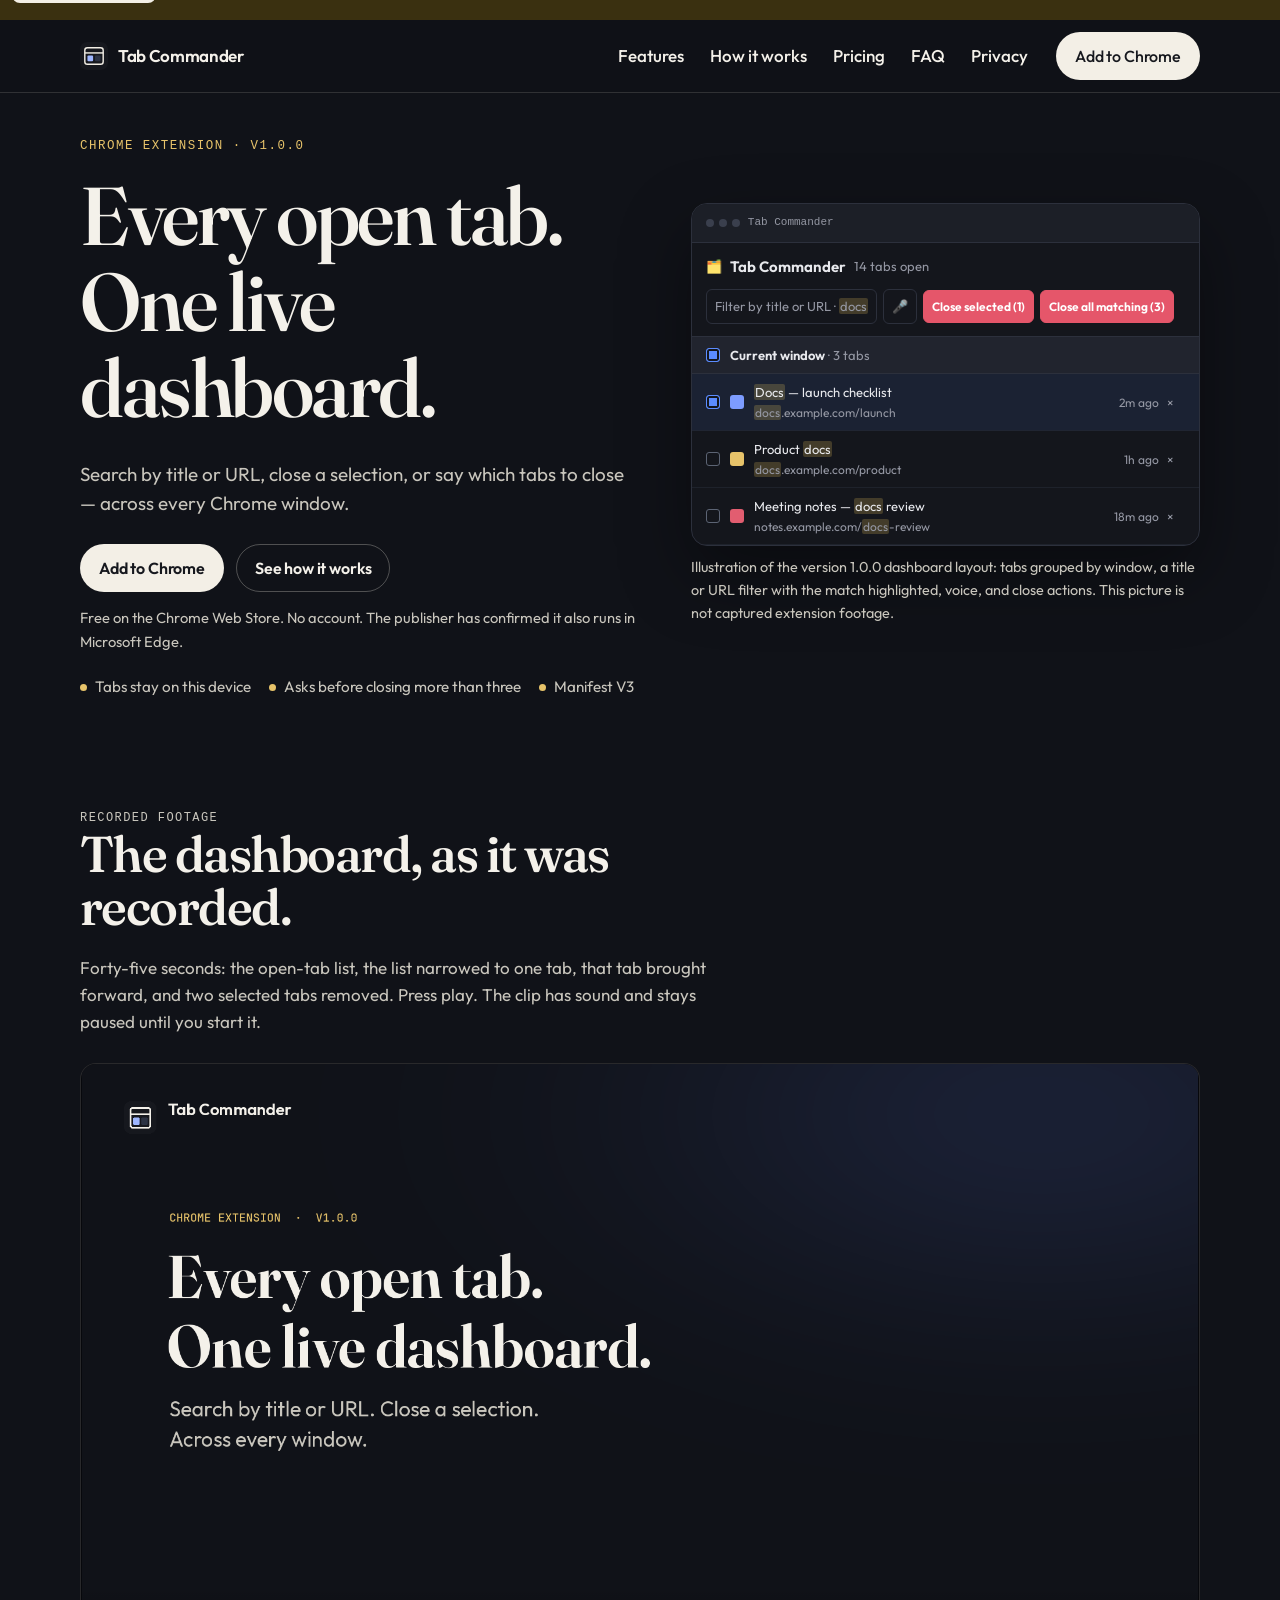
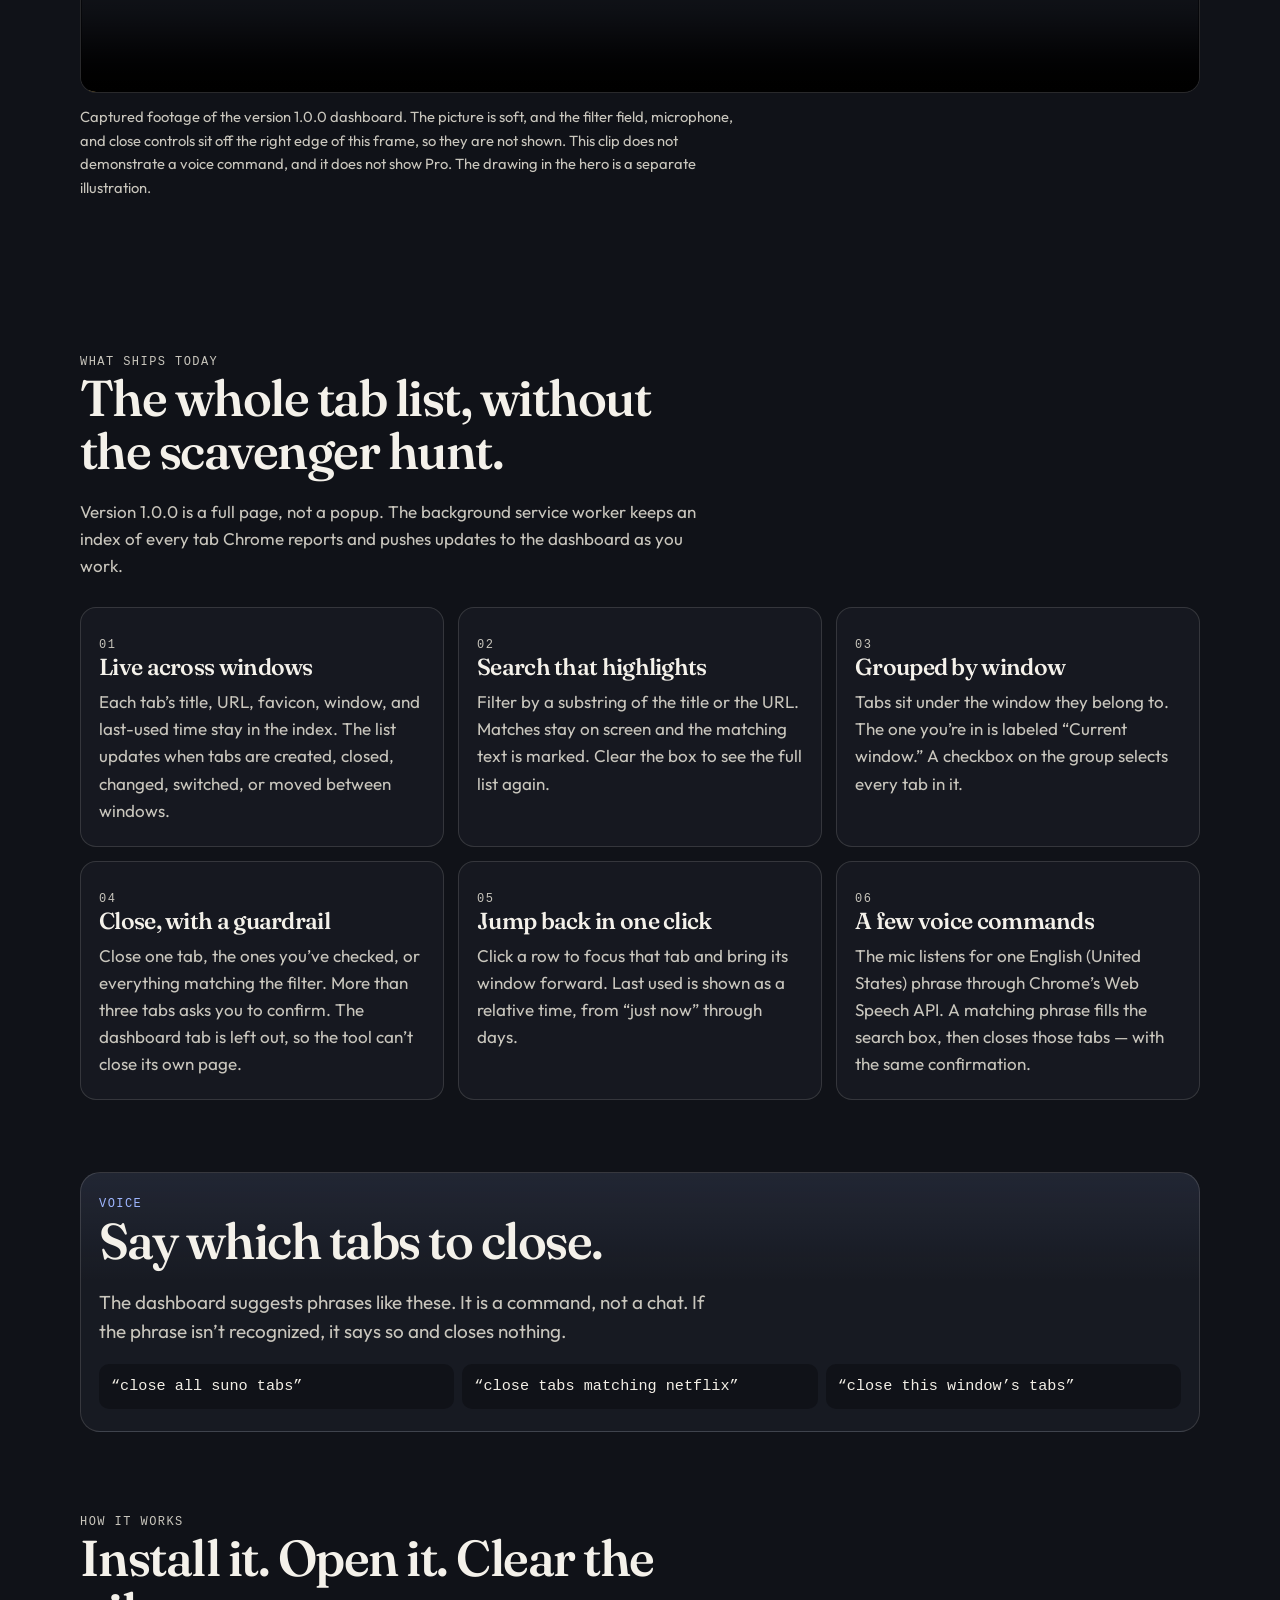
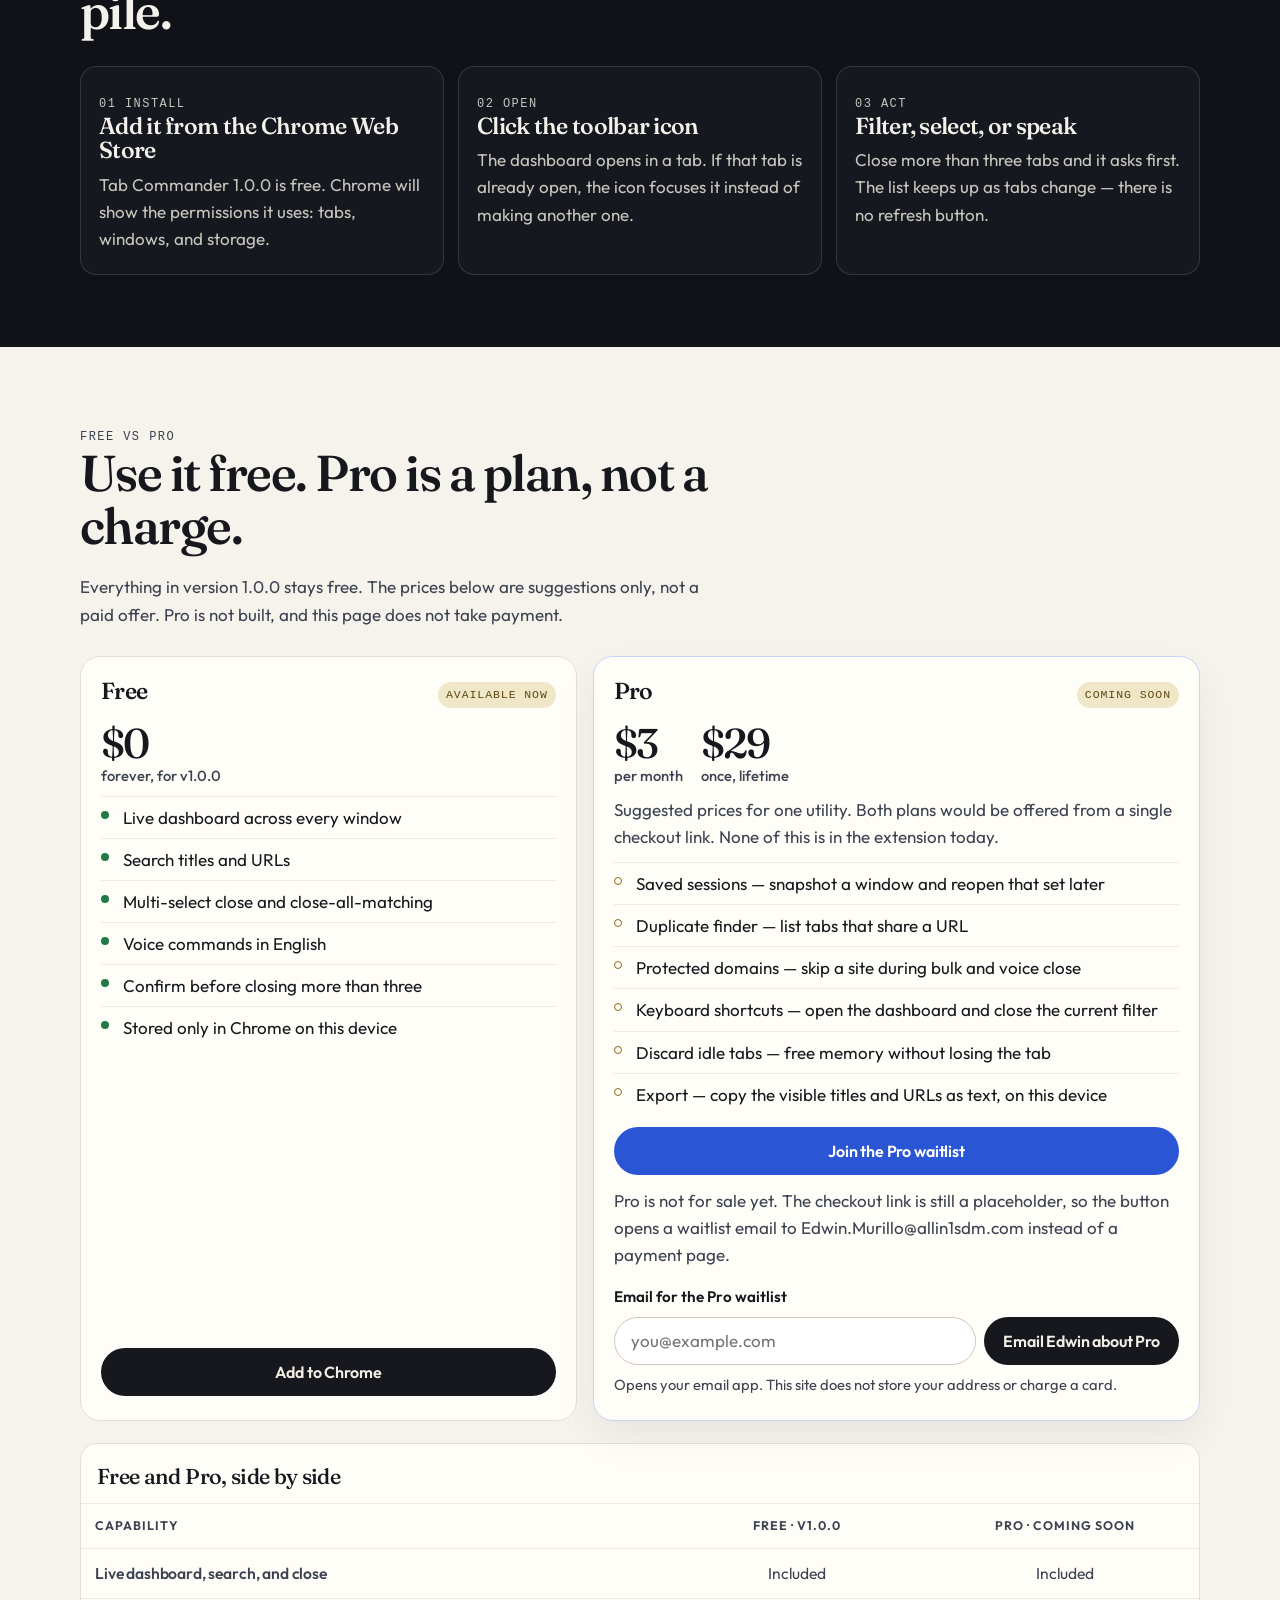
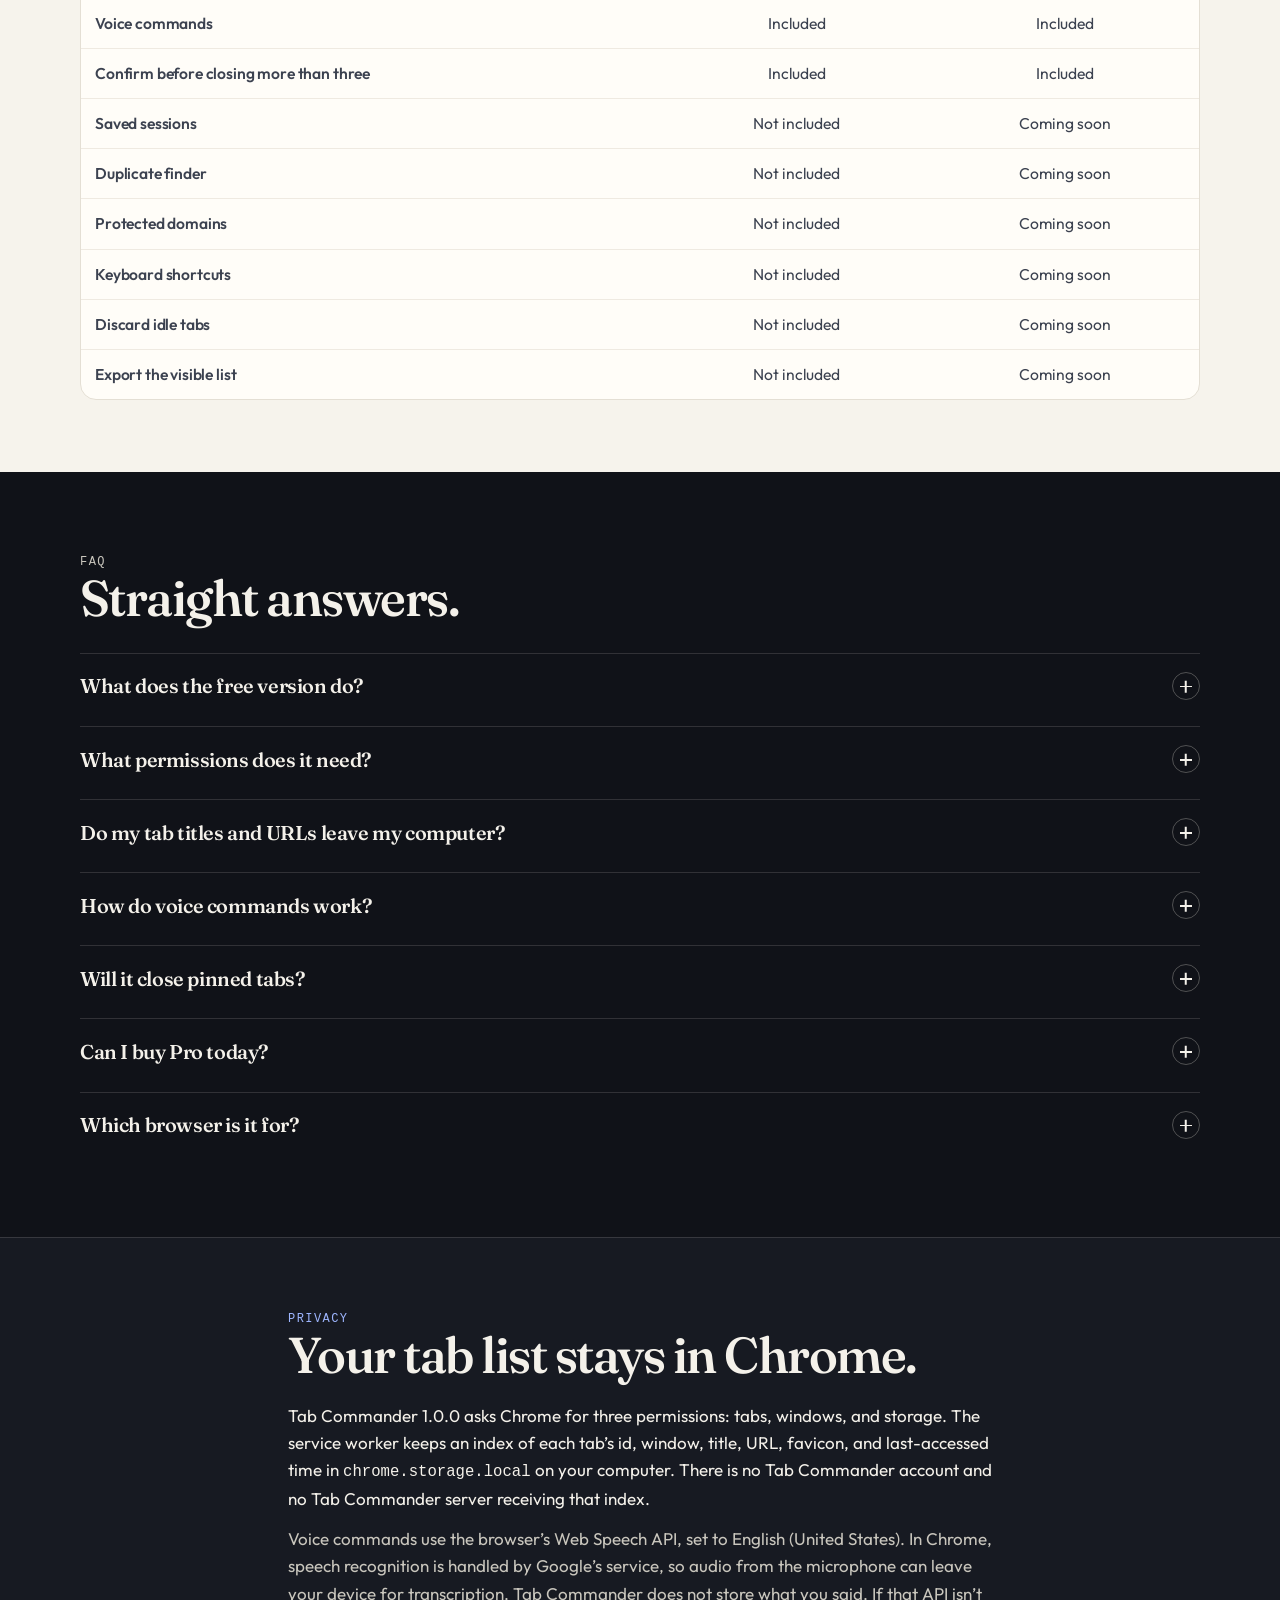
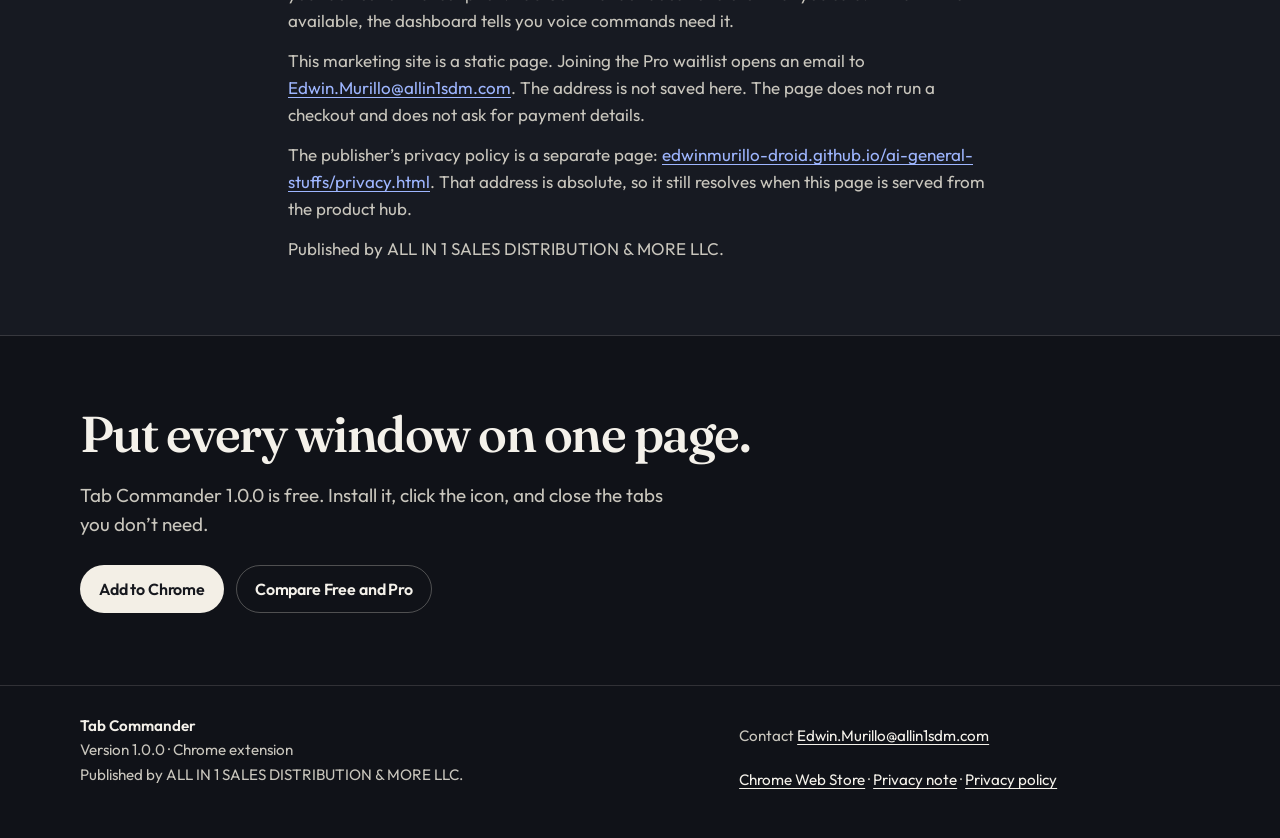
==== commit 74da0b5d: "Add the reviewed Tab Commander dashboard recording to the hub. Embed the 45-second landscape demo wi" ====
--- a/docs/hub/index.html
+++ b/docs/hub/index.html
@@ -97,7 +97,7 @@
         <p class="lede">Search by title or URL, close a selection, or say which tabs to close — across every Chrome window.</p>
         <div class="cta-row">
           <a class="btn btn-primary" href="https://chromewebstore.google.com/detail/tab-commander/bkeacpglbifipmmkofcjkoligeampnmc">Add to Chrome<span class="sr-only"> on the Chrome Web Store</span></a>
-          <a class="btn btn-ghost" href="#how">See how it works</a>
+          <a class="btn btn-ghost" href="#demo">See how it works</a>
         </div>
         <p class="fine">Free on the Chrome Web Store. No account. The publisher has confirmed it also runs in Microsoft Edge.</p>
         <ul class="trust">
@@ -162,6 +162,22 @@
           </div>
         </div>
         <figcaption>Illustration of the version 1.0.0 dashboard layout: tabs grouped by window, a title or URL filter with the match highlighted, voice, and close actions. This picture is not captured extension footage.</figcaption>
+      </figure>
+    </div>
+  </section>
+
+  <section class="section demo" id="demo" aria-labelledby="demo-title">
+    <div class="wrap">
+      <div class="section-intro">
+        <p class="kicker">Recorded footage</p>
+        <h2 id="demo-title">The dashboard, as it was recorded.</h2>
+        <p>Forty-five seconds: the open-tab list, the list narrowed to one tab, that tab brought forward, and two selected tabs removed. Press play. The clip has sound and stays paused until you start it.</p>
+      </div>
+      <figure class="demo-figure">
+        <video class="demo-video" controls playsinline preload="metadata" poster="media/tab-commander-dashboard-demo-poster.png" width="1920" height="1080" aria-label="Tab Commander dashboard recording, 45 seconds" aria-describedby="demo-caption">
+          <source src="media/tab-commander-dashboard-demo.mp4" type="video/mp4" />
+        </video>
+        <figcaption id="demo-caption">Captured footage of the version 1.0.0 dashboard. The picture is soft, and the filter field, microphone, and close controls sit off the right edge of this frame, so they are not shown. This clip does not demonstrate a voice command, and it does not show Pro. The drawing in the hero is a separate illustration.</figcaption>
       </figure>
     </div>
   </section>
--- a/docs/hub/styles.css
+++ b/docs/hub/styles.css
@@ -606,6 +606,33 @@
   font-size: 0.9rem;
 }
 
+.demo {
+  padding-top: 12px;
+}
+
+.demo-figure {
+  margin: 0;
+  max-width: 100%;
+}
+
+.demo-video {
+  display: block;
+  width: 100%;
+  max-width: 100%;
+  height: auto;
+  aspect-ratio: 16 / 9;
+  background: #07080c;
+  border: 1px solid var(--line);
+  border-radius: 16px;
+}
+
+.demo-figure figcaption {
+  margin-top: 12px;
+  max-width: 42rem;
+  color: var(--muted);
+  font-size: 0.92rem;
+}
+
 .section {
   padding: 72px 0;
 }
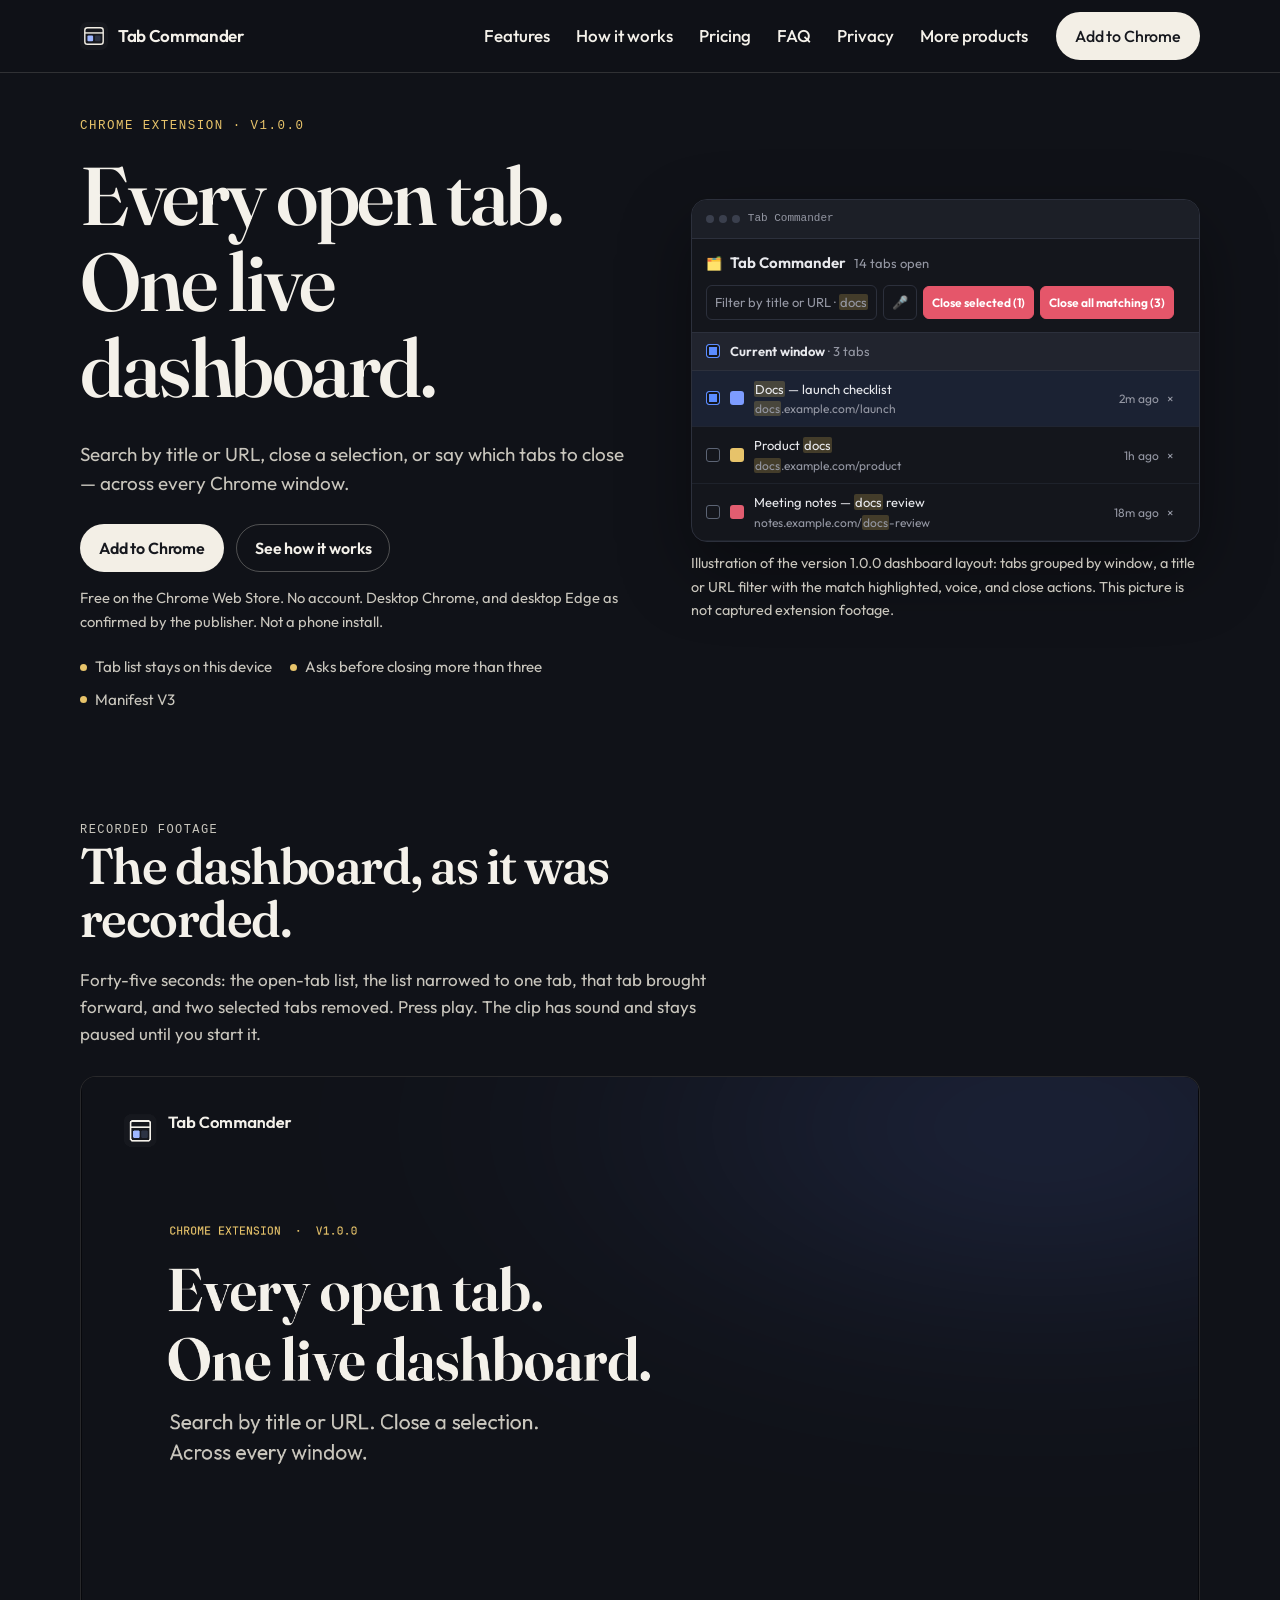
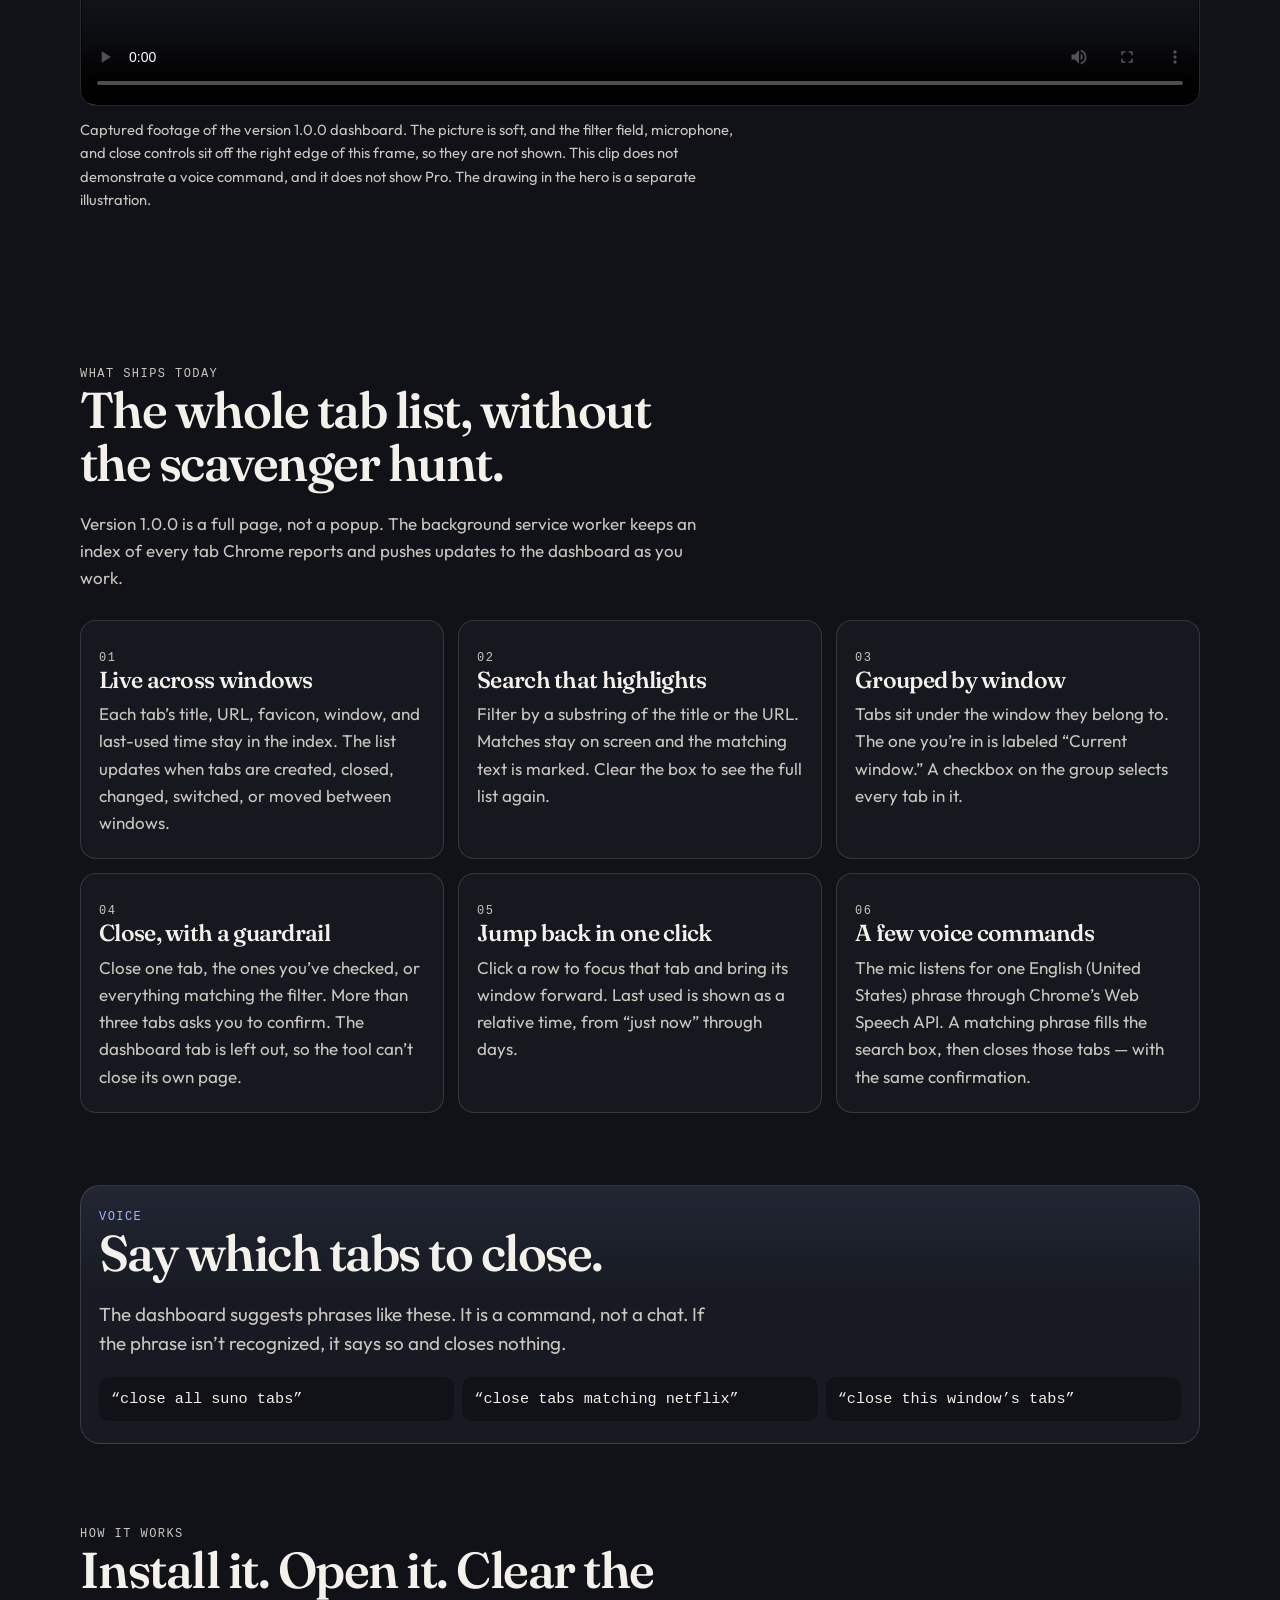
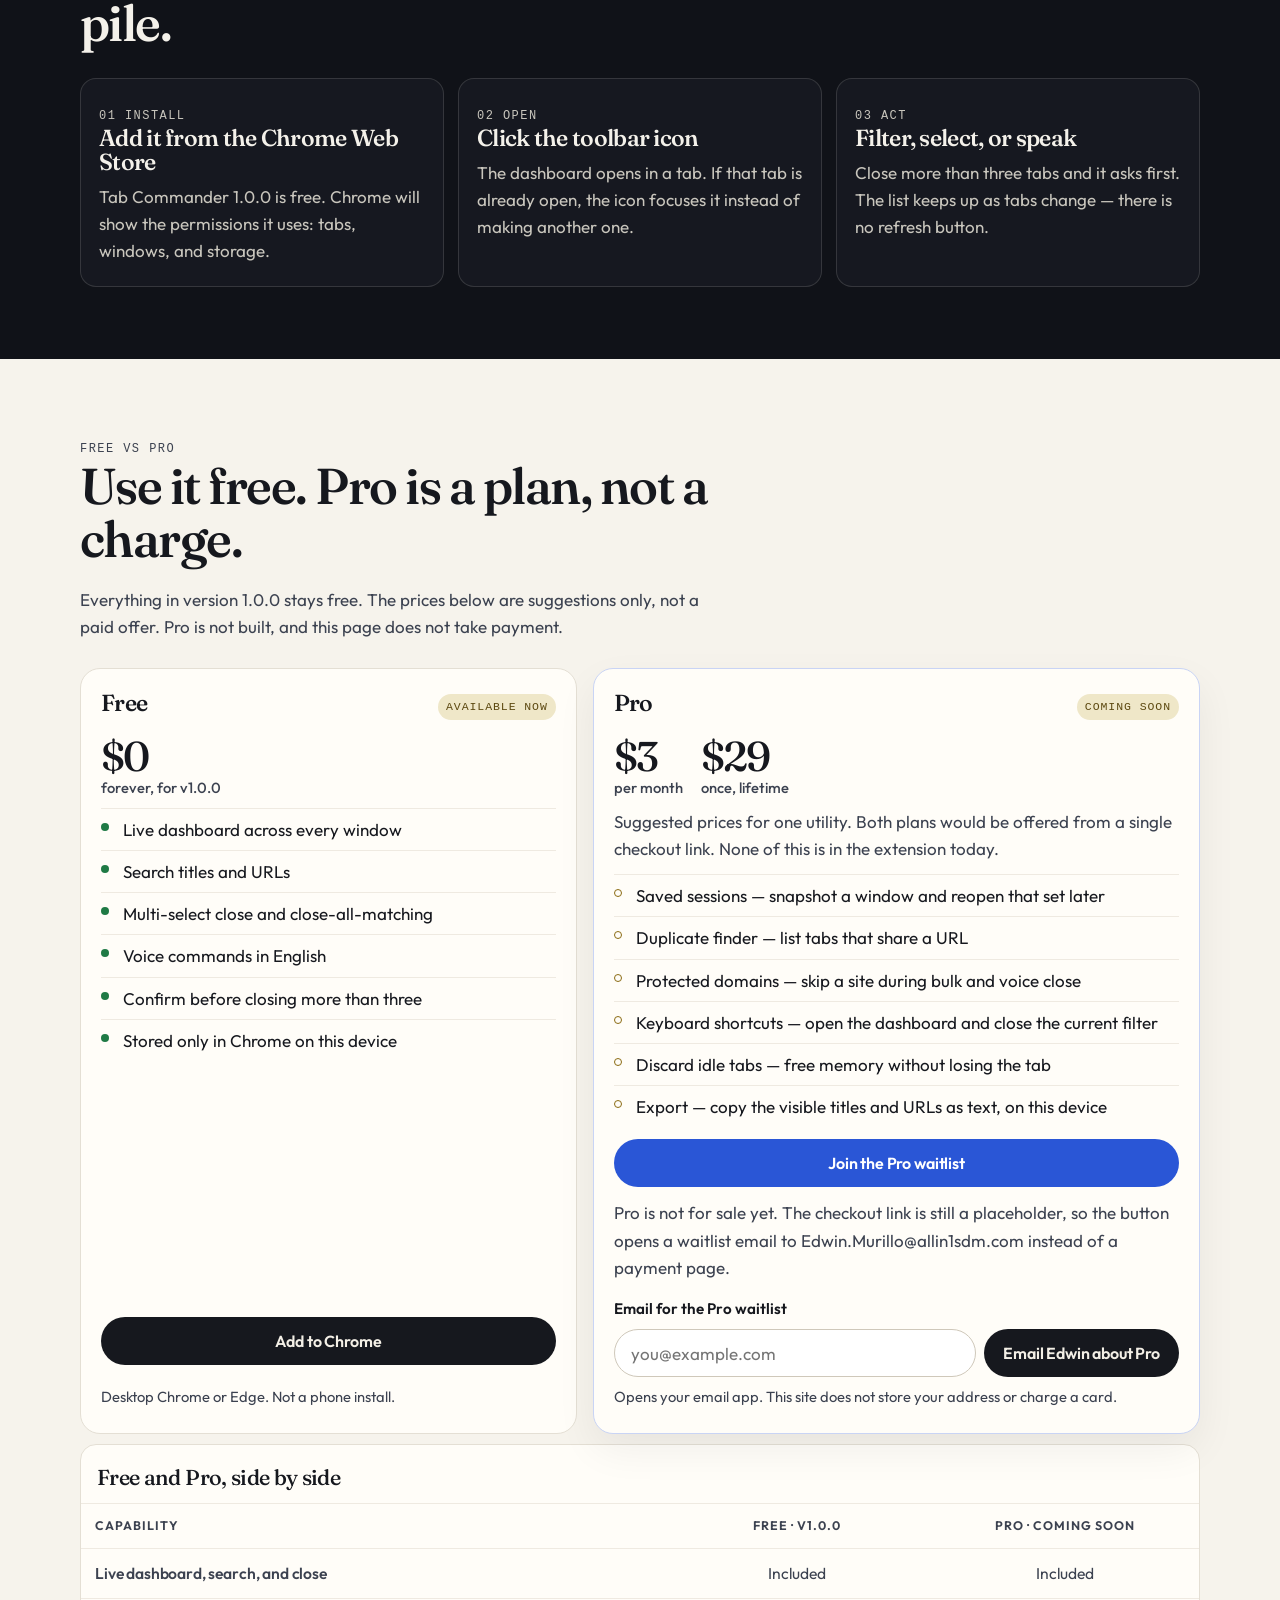
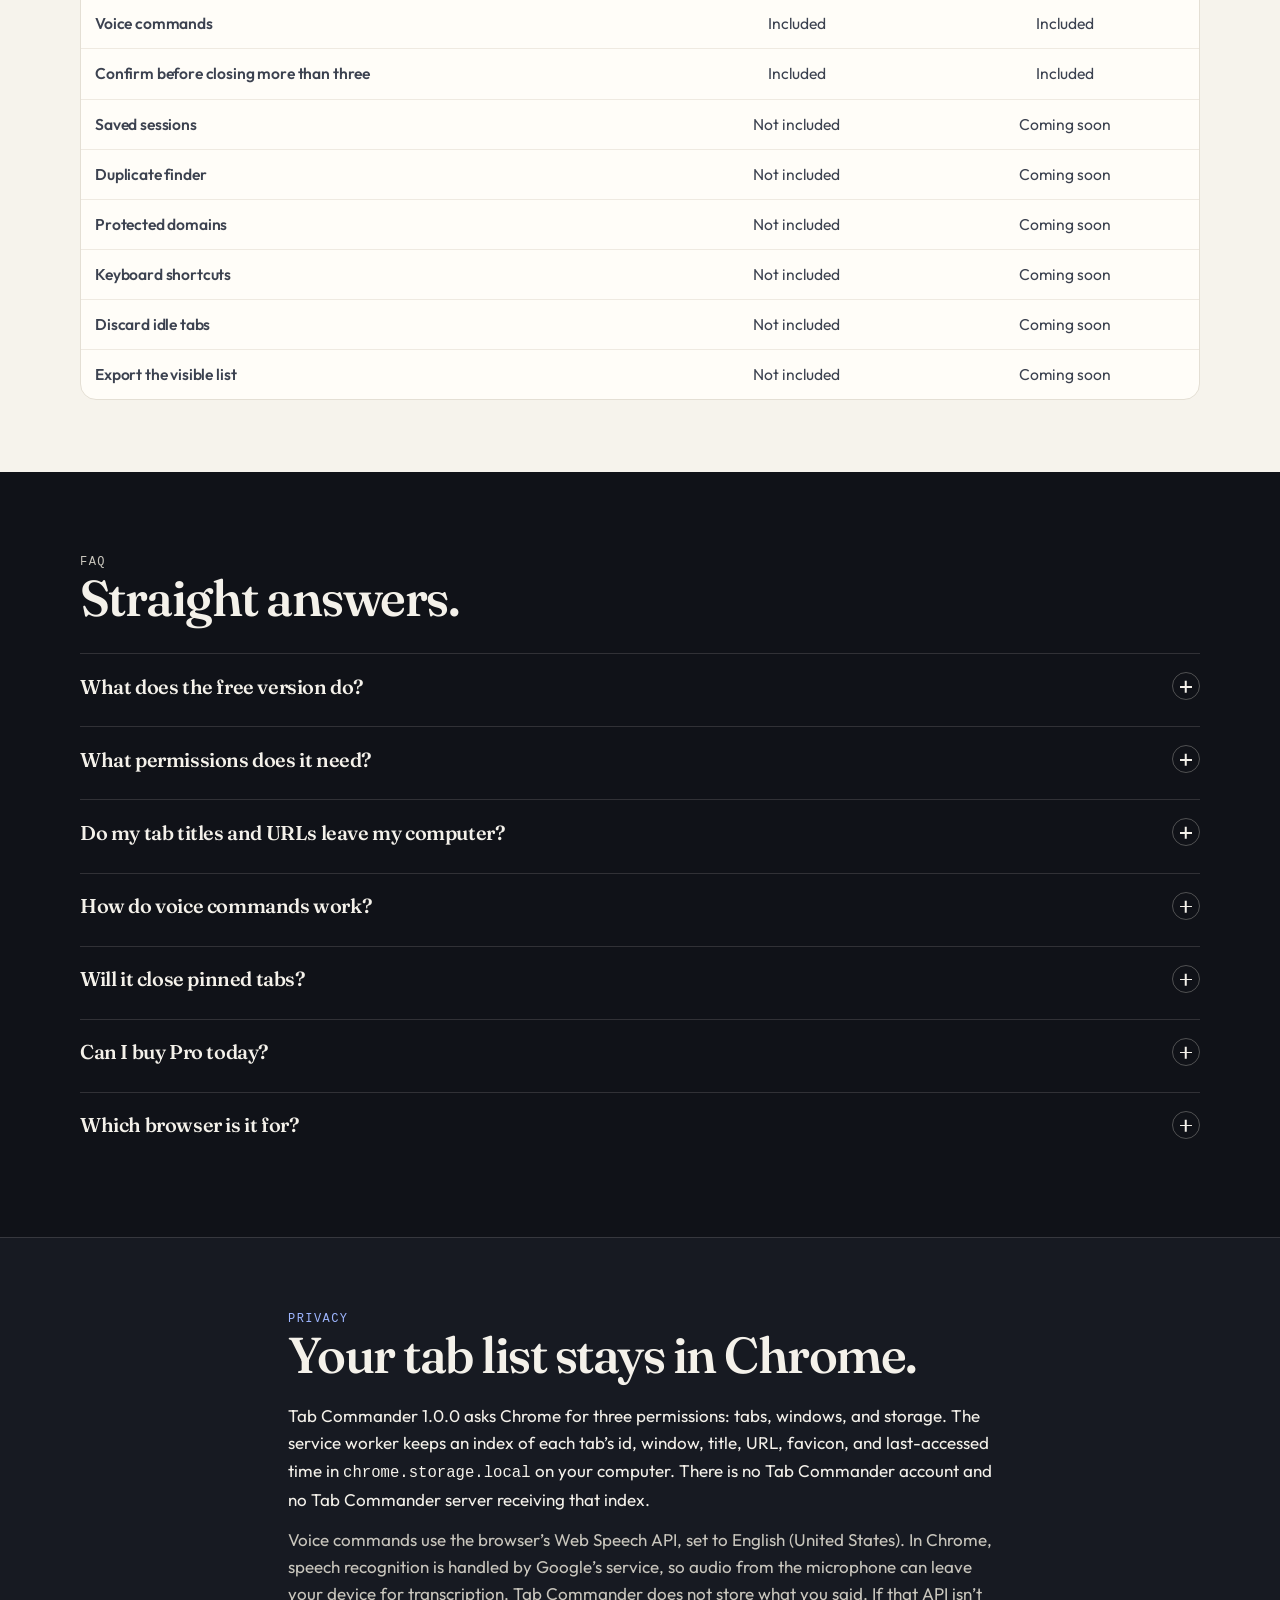
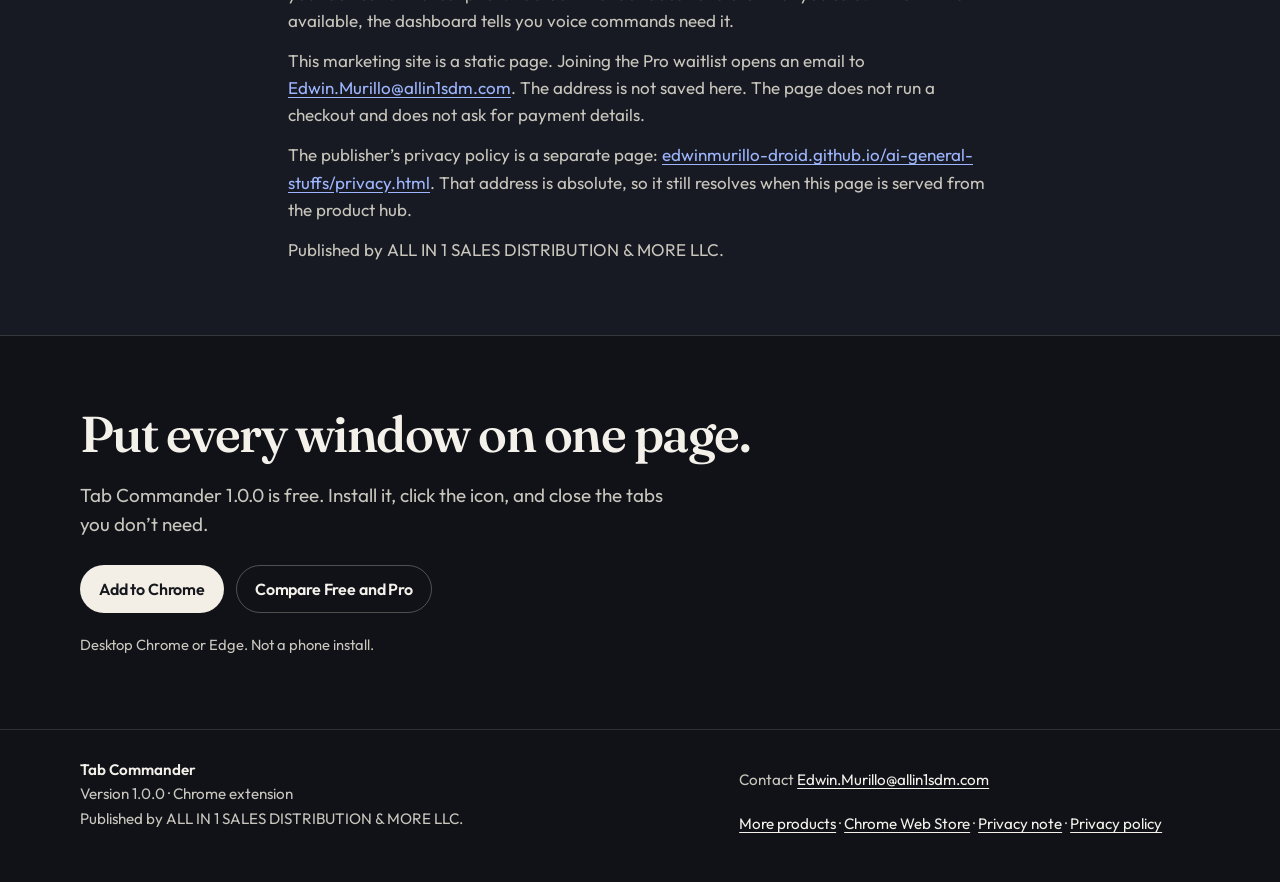
==== commit bf431717: "Keep the hub product links and apply the landing review notes. Add a More products directory with th" ====
--- a/docs/hub/index.html
+++ b/docs/hub/index.html
@@ -53,11 +53,11 @@
 </head>
 <body id="top">
 <a class="skip" href="#main">Skip to content</a>
-<div class="noscript">
-  <noscript>
+<noscript>
+  <div class="noscript">
     <div class="wrap">JavaScript is off. Install links still work. For the Pro waitlist, email Edwin.Murillo@allin1sdm.com.</div>
-  </noscript>
-</div>
+  </div>
+</noscript>
 
 <header class="site-header">
   <div class="wrap header-inner">
@@ -83,12 +83,14 @@
       <a href="#pricing">Pricing</a>
       <a href="#faq">FAQ</a>
       <a href="#privacy">Privacy</a>
-      <a class="btn btn-primary" href="https://chromewebstore.google.com/detail/tab-commander/bkeacpglbifipmmkofcjkoligeampnmc">Add to Chrome<span class="sr-only"> on the Chrome Web Store</span></a>
+      <a href="products.html">More products</a>
+      <a class="btn btn-primary" href="https://chromewebstore.google.com/detail/tab-commander/bkeacpglbifipmmkofcjkoligeampnmc">Add to Chrome<span class="sr-only"> for desktop, on the Chrome Web Store</span></a>
+      <p class="nav-install-note">Desktop Chrome or Edge. Not a phone install.</p>
     </nav>
   </div>
 </header>
 
-<main id="main">
+<main id="main" tabindex="-1">
   <section class="hero" aria-labelledby="hero-title">
     <div class="wrap hero-grid">
       <div>
@@ -96,12 +98,12 @@
         <h1 id="hero-title">Every open tab. One live dashboard.</h1>
         <p class="lede">Search by title or URL, close a selection, or say which tabs to close — across every Chrome window.</p>
         <div class="cta-row">
-          <a class="btn btn-primary" href="https://chromewebstore.google.com/detail/tab-commander/bkeacpglbifipmmkofcjkoligeampnmc">Add to Chrome<span class="sr-only"> on the Chrome Web Store</span></a>
+          <a class="btn btn-primary" href="https://chromewebstore.google.com/detail/tab-commander/bkeacpglbifipmmkofcjkoligeampnmc">Add to Chrome<span class="sr-only"> for desktop, on the Chrome Web Store</span></a>
           <a class="btn btn-ghost" href="#demo">See how it works</a>
         </div>
-        <p class="fine">Free on the Chrome Web Store. No account. The publisher has confirmed it also runs in Microsoft Edge.</p>
+        <p class="fine">Free on the Chrome Web Store. No account. Desktop Chrome, and desktop Edge as confirmed by the publisher. Not a phone install.</p>
         <ul class="trust">
-          <li>Tabs stay on this device</li>
+          <li>Tab list stays on this device</li>
           <li>Asks before closing more than three</li>
           <li>Manifest V3</li>
         </ul>
@@ -290,7 +292,8 @@
             <li>Confirm before closing more than three</li>
             <li>Stored only in Chrome on this device</li>
           </ul>
-          <a class="btn btn-ink" href="https://chromewebstore.google.com/detail/tab-commander/bkeacpglbifipmmkofcjkoligeampnmc">Add to Chrome<span class="sr-only"> on the Chrome Web Store</span></a>
+          <a class="btn btn-ink" href="https://chromewebstore.google.com/detail/tab-commander/bkeacpglbifipmmkofcjkoligeampnmc">Add to Chrome<span class="sr-only"> for desktop, on the Chrome Web Store</span></a>
+          <p class="install-note">Desktop Chrome or Edge. Not a phone install.</p>
         </article>
 
         <article class="price-card featured">
@@ -326,9 +329,10 @@
         </article>
       </div>
 
-      <div class="table-wrap">
+      <p class="swipe-cue" id="compare-cue">Swipe sideways, or focus this table and use the arrow keys, to compare Free and Pro.</p>
+      <div class="table-wrap" tabindex="0" role="region" aria-labelledby="compare-caption" aria-describedby="compare-cue">
         <table class="compare">
-          <caption>Free and Pro, side by side</caption>
+          <caption id="compare-caption">Free and Pro, side by side</caption>
           <thead>
             <tr>
               <th scope="col">Capability</th>
@@ -469,7 +473,7 @@
             </button>
           </h3>
           <div id="faq-browser" class="faq-panel" role="region" aria-labelledby="faq-browser-btn" hidden>
-            <p>Version 1.0.0 is a Manifest V3 extension listed on the Chrome Web Store. The publisher has confirmed that the same extension also runs in Microsoft Edge. Voice commands need the browser’s Web Speech API. The store button on this page is the Chrome listing.</p>
+            <p>Version 1.0.0 is a Manifest V3 extension listed on the Chrome Web Store for desktop Chrome. The publisher has confirmed that the same extension also runs in desktop Microsoft Edge. The store buttons on this page are not a phone install. Voice commands need the browser’s Web Speech API.</p>
           </div>
         </div>
       </div>
@@ -493,8 +497,9 @@
       <h2 id="final-title">Put every window on one page.</h2>
       <p class="lede">Tab Commander 1.0.0 is free. Install it, click the icon, and close the tabs you don’t need.</p>
       <div class="cta-row">
-        <a class="btn btn-primary" href="https://chromewebstore.google.com/detail/tab-commander/bkeacpglbifipmmkofcjkoligeampnmc">Add to Chrome<span class="sr-only"> on the Chrome Web Store</span></a>
+        <a class="btn btn-primary" href="https://chromewebstore.google.com/detail/tab-commander/bkeacpglbifipmmkofcjkoligeampnmc">Add to Chrome<span class="sr-only"> for desktop, on the Chrome Web Store</span></a>
         <a class="btn btn-ghost" href="#pricing">Compare Free and Pro</a>
+        <p class="install-note install-note-dark">Desktop Chrome or Edge. Not a phone install.</p>
       </div>
     </div>
   </section>
@@ -509,7 +514,7 @@
     </div>
     <div>
       <p>Contact <a href="mailto:Edwin.Murillo@allin1sdm.com">Edwin.Murillo@allin1sdm.com</a></p>
-      <p><a href="https://chromewebstore.google.com/detail/tab-commander/bkeacpglbifipmmkofcjkoligeampnmc">Chrome Web Store</a> · <a href="#privacy">Privacy note</a> · <a href="https://edwinmurillo-droid.github.io/ai-general-stuffs/privacy.html">Privacy policy</a></p>
+      <p><a href="products.html">More products</a> · <a href="https://chromewebstore.google.com/detail/tab-commander/bkeacpglbifipmmkofcjkoligeampnmc">Chrome Web Store</a> · <a href="#privacy">Privacy note</a> · <a href="https://edwinmurillo-droid.github.io/ai-general-stuffs/privacy.html">Privacy policy</a></p>
     </div>
   </div>
 </footer>
--- a/docs/hub/styles.css
+++ b/docs/hub/styles.css
@@ -113,18 +113,34 @@
 .skip {
   position: absolute;
   left: 12px;
-  top: -48px;
-  z-index: 40;
+  top: 12px;
+  z-index: 50;
   background: var(--cream);
   color: var(--ink);
+  border-radius: 8px;
+  text-decoration: none;
+  width: 1px;
+  height: 1px;
+  margin: -1px;
+  padding: 0;
+  overflow: hidden;
+  clip: rect(0 0 0 0);
+  clip-path: inset(50%);
+  white-space: nowrap;
+  border: 0;
+}
+
+.skip:focus,
+.skip:focus-visible {
+  width: auto;
+  height: auto;
+  margin: 0;
   padding: 12px 16px;
   min-height: 44px;
-  border-radius: 8px;
-  text-decoration: none;
-}
-
-.skip:focus {
-  top: 12px;
+  overflow: visible;
+  clip: auto;
+  clip-path: none;
+  white-space: normal;
 }
 
 .sr-only {
@@ -400,6 +416,25 @@
   font-size: 0.92rem;
 }
 
+.nav-install-note {
+  display: none;
+  margin: 2px 4px 0;
+  color: var(--muted);
+  font-size: 0.85rem;
+  line-height: 1.35;
+}
+
+.install-note {
+  margin: 8px 0 0;
+  color: var(--ink-muted);
+  font-size: 0.92rem;
+}
+
+.install-note-dark {
+  flex: 1 0 100%;
+  color: var(--muted);
+}
+
 .trust {
   display: flex;
   flex-wrap: wrap;
@@ -739,9 +774,11 @@
 
 .price-grid {
   display: grid;
-  grid-template-columns: 1fr;
+  grid-template-columns: minmax(0, 1fr);
   gap: 16px;
   align-items: stretch;
+  min-width: 0;
+  max-width: 100%;
 }
 
 .price-card {
@@ -752,6 +789,8 @@
   display: flex;
   flex-direction: column;
   gap: 12px;
+  min-width: 0;
+  max-width: 100%;
 }
 
 .price-card.featured {
@@ -831,6 +870,15 @@
 
 .price-card .btn {
   margin-top: auto;
+  max-width: 100%;
+  min-width: 0;
+  white-space: normal;
+  text-align: center;
+}
+
+.waitlist .btn {
+  max-width: 100%;
+  min-width: 0;
 }
 
 .waitlist {
@@ -844,14 +892,25 @@
   font-size: 0.95rem;
 }
 
+.waitlist,
+#pro-waitlist {
+  min-width: 0;
+  max-width: 100%;
+}
+
 .waitlist-row {
   display: flex;
   flex-wrap: wrap;
   gap: 8px;
+  min-width: 0;
+  max-width: 100%;
 }
 
 .waitlist input {
-  flex: 1 1 200px;
+  flex: 1 1 160px;
+  min-width: 0;
+  max-width: 100%;
+  width: 100%;
   min-height: 48px;
   border-radius: 999px;
   border: 1px solid #cfc8ba;
@@ -866,12 +925,24 @@
   font-size: 0.92rem;
 }
 
+.swipe-cue {
+  display: none;
+  margin: 18px 0 0;
+  color: var(--ink-muted);
+  font-size: 0.92rem;
+}
+
 .table-wrap {
-  margin-top: 22px;
+  margin-top: 10px;
   overflow-x: auto;
   border: 1px solid #e4dfd4;
   border-radius: 16px;
   background: var(--paper-2);
+}
+
+.table-wrap:focus {
+  outline: 2px solid var(--blue);
+  outline-offset: 3px;
 }
 
 .compare {
@@ -1042,6 +1113,10 @@
   outline-offset: 3px;
 }
 
+main:focus {
+  outline: none;
+}
+
 .band-paper :focus-visible {
   outline-color: var(--blue);
 }
@@ -1073,12 +1148,15 @@
     display: flex;
     position: static;
     flex-direction: row;
+    flex-wrap: wrap;
     align-items: center;
+    justify-content: flex-end;
     gap: 4px 18px;
     padding: 0;
     background: transparent;
     border: 0;
     width: auto;
+    max-width: 100%;
   }
 
   #site-nav .btn {
@@ -1104,6 +1182,60 @@
   .price-grid {
     grid-template-columns: 0.9fr 1.1fr;
   }
+}
+
+@media (max-width: 980px) {
+  .nav-install-note {
+    display: block;
+  }
+}
+
+@media (max-width: 720px) {
+  .swipe-cue {
+    display: block;
+  }
+}
+
+.directory-page h1 {
+  font-size: clamp(2rem, 4vw, 3rem);
+}
+
+.directory {
+  display: grid;
+  gap: 10px;
+  margin: 12px 0 8px;
+}
+
+.directory-card {
+  display: block;
+  border: 1px solid var(--line);
+  border-radius: 12px;
+  padding: 14px 16px;
+  color: inherit;
+  text-decoration: none;
+  background: rgba(23, 26, 34, 0.88);
+}
+
+.directory-card:hover {
+  border-color: var(--line-strong);
+  color: inherit;
+}
+
+.directory-card strong {
+  display: block;
+  font-weight: 650;
+}
+
+.directory-card span {
+  display: block;
+  margin-top: 2px;
+  color: var(--muted);
+  font-size: 0.92rem;
+}
+
+.directory-page h2 {
+  margin-top: 1.5em;
+  font-size: 1.7rem;
 }
 
 @media (max-width: 520px) {
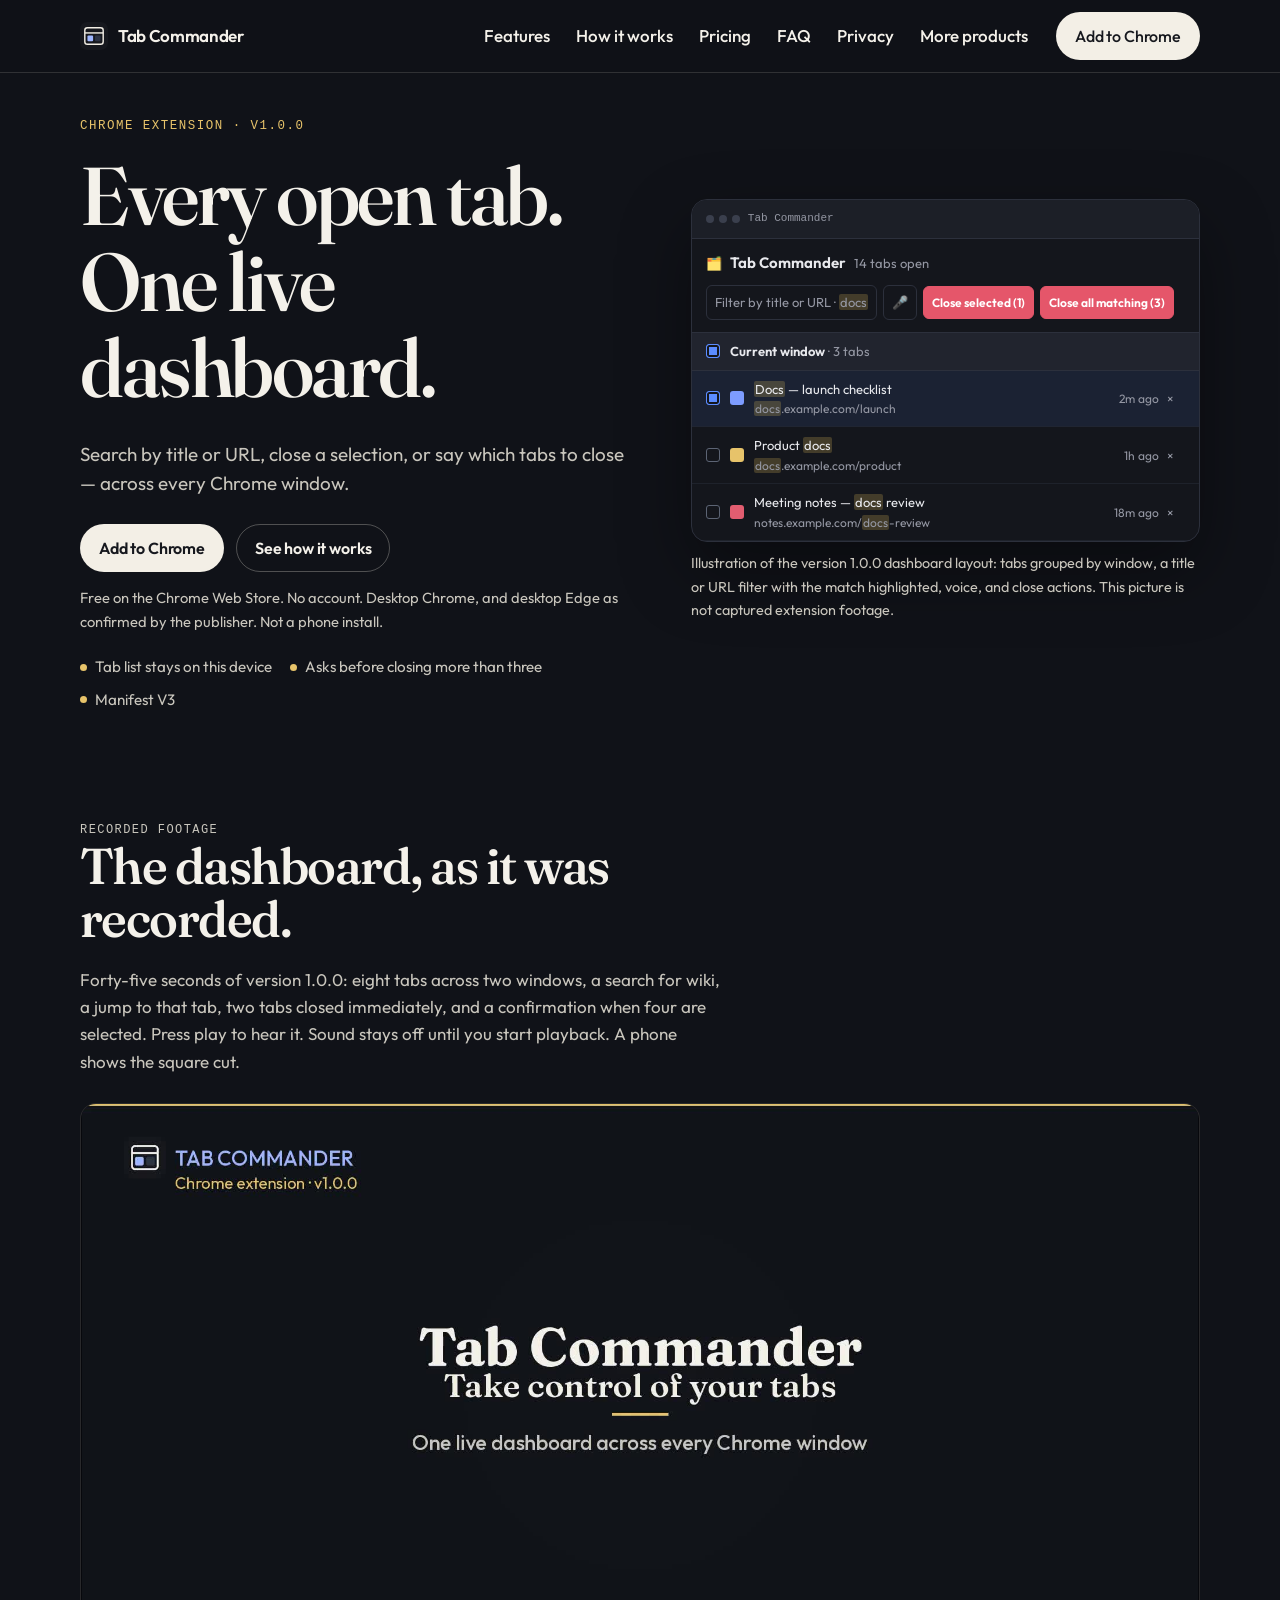
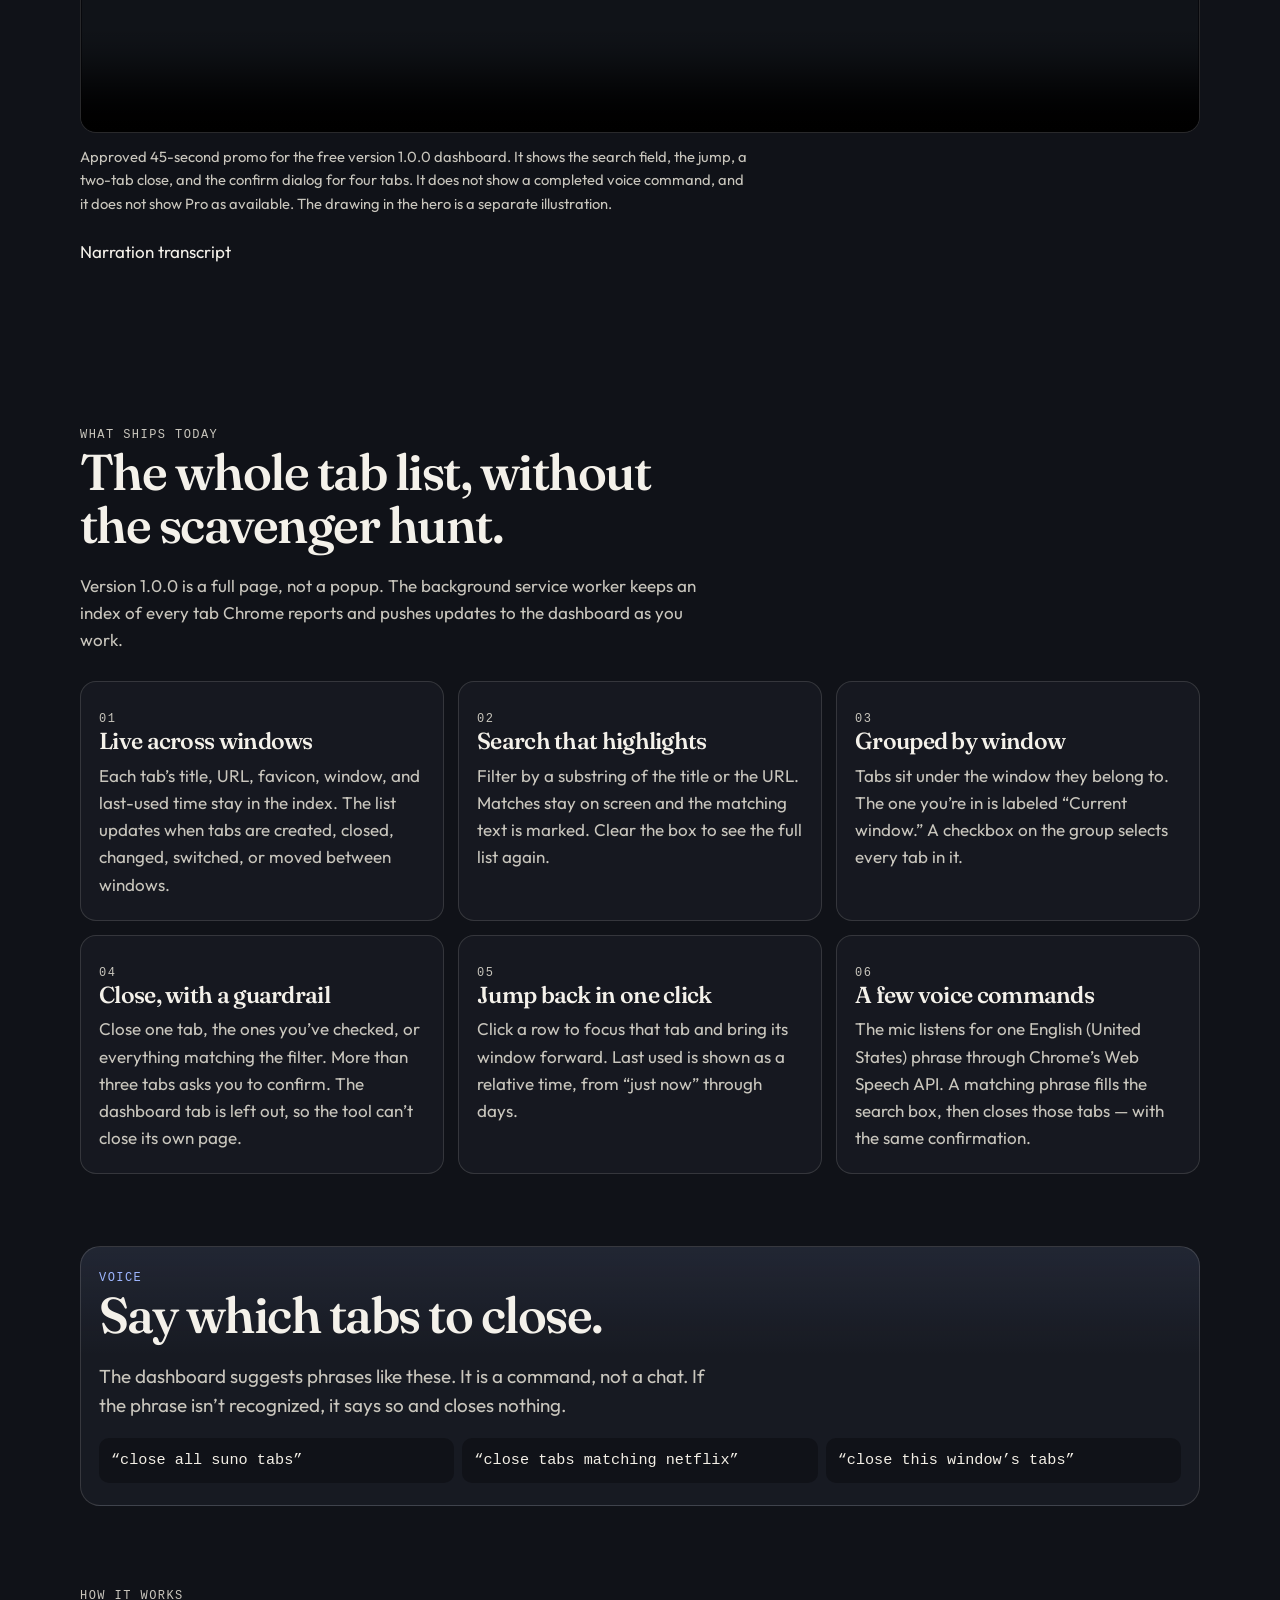
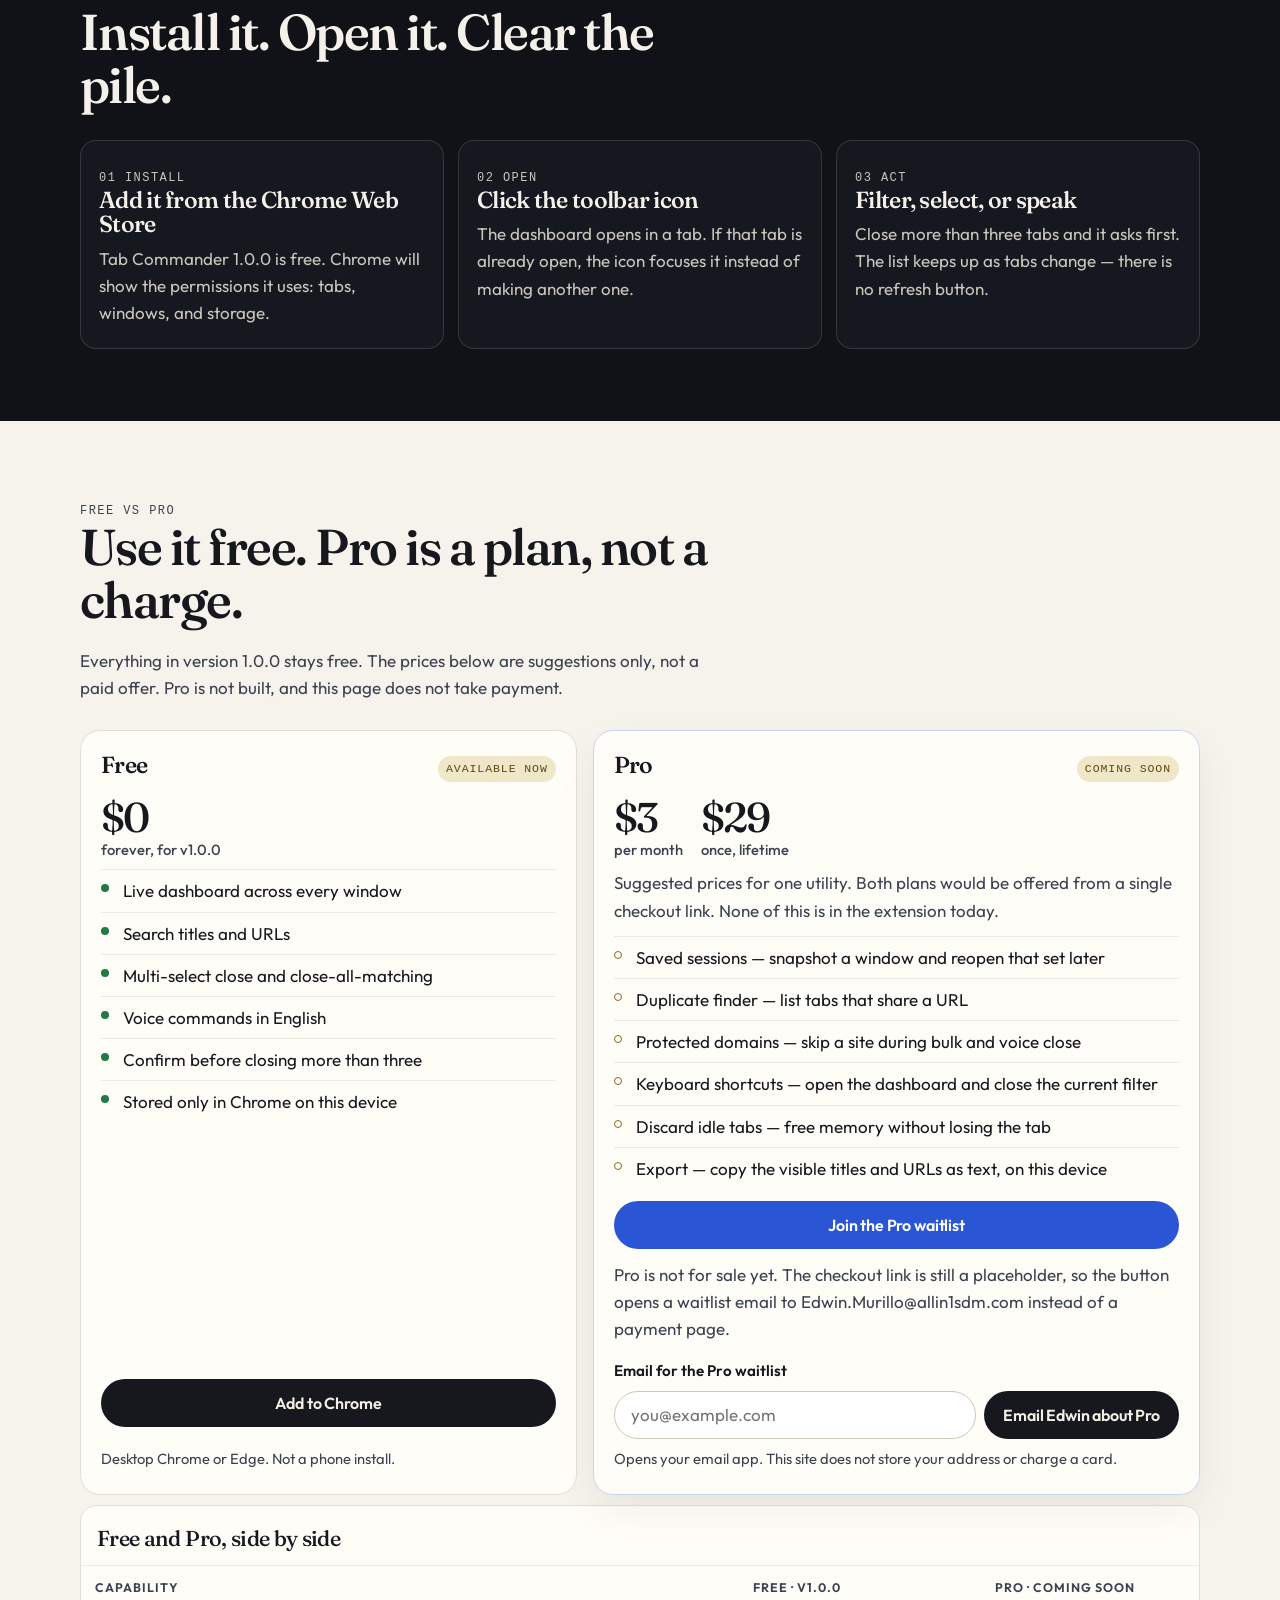
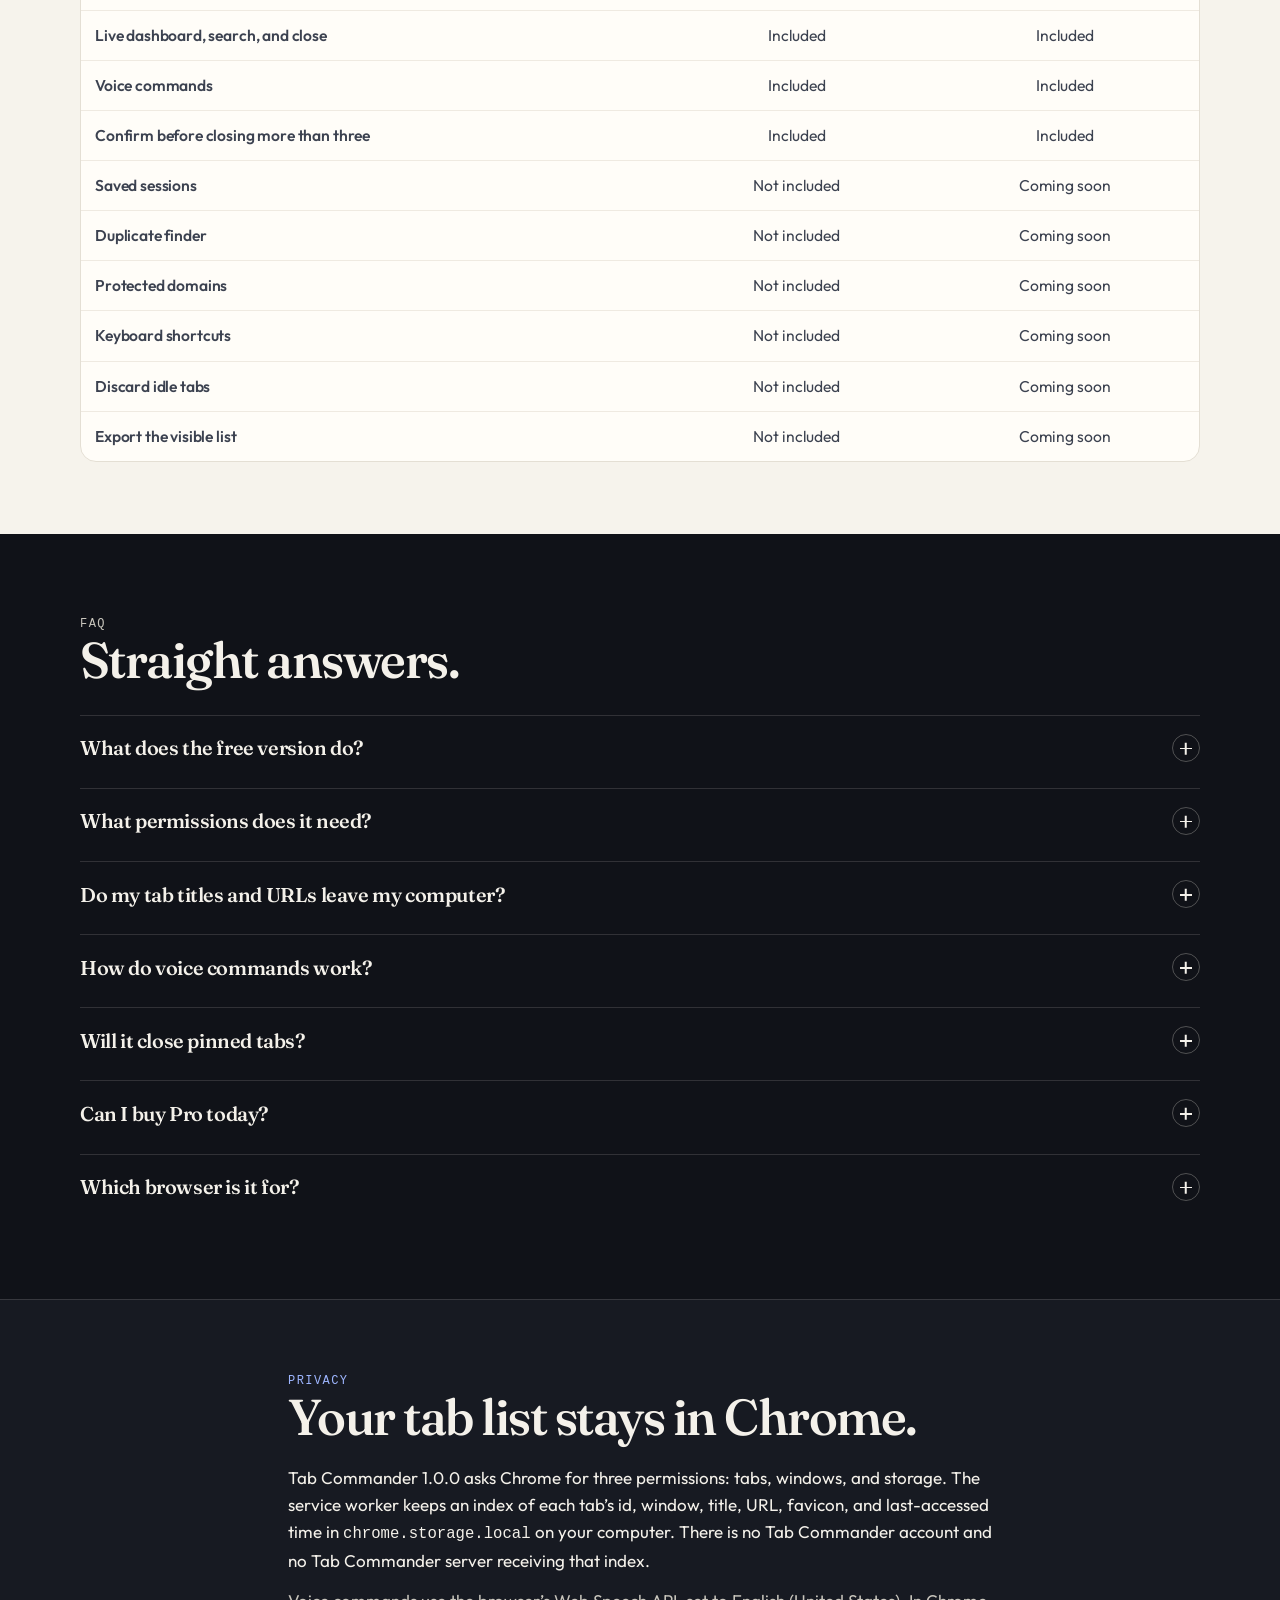
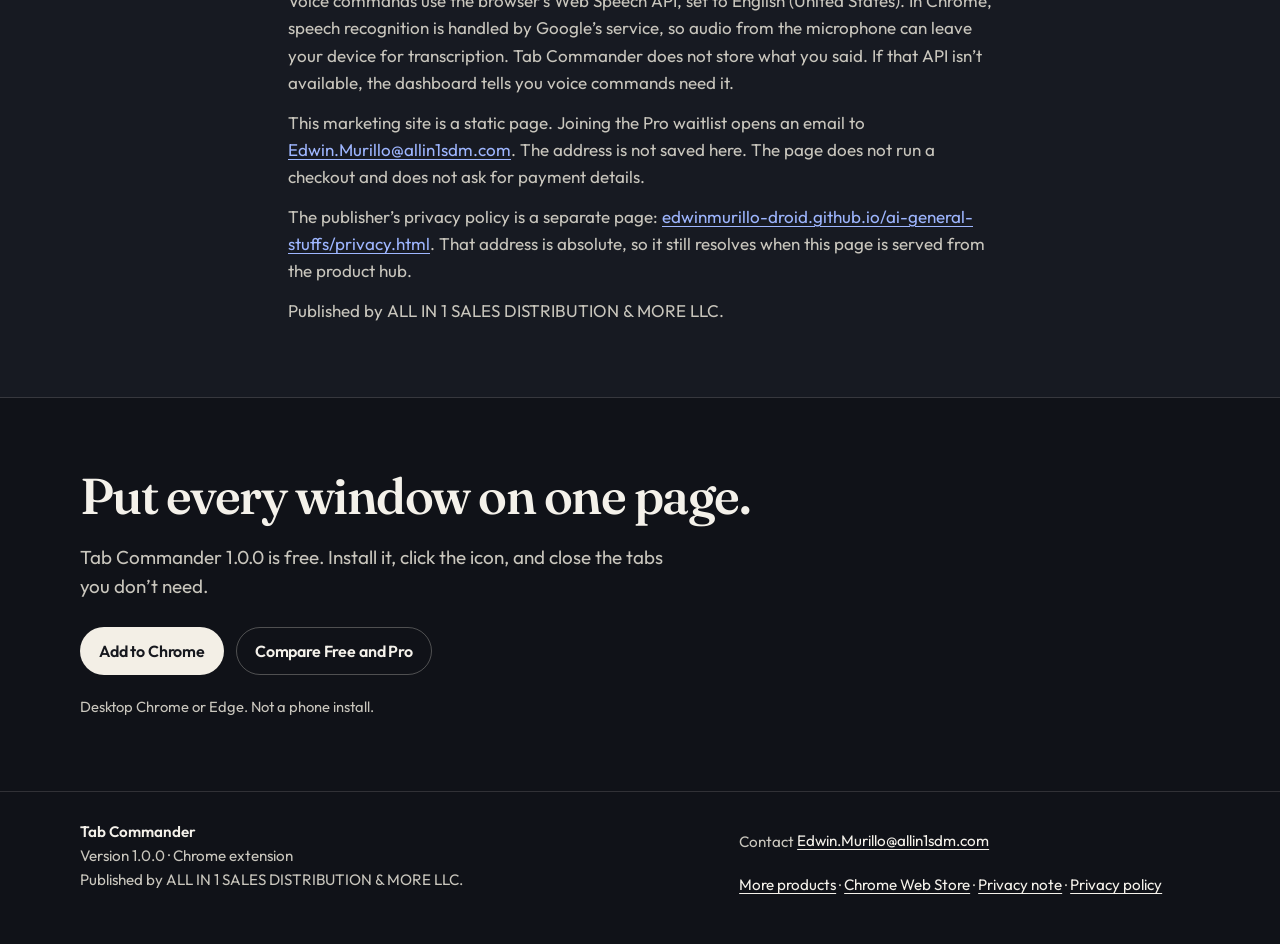
==== commit 9afe0ca0: "Add the wide and square Tab Commander promo films to the hub. Use the 16:9 cut on wide screens and t" ====
--- a/docs/hub/index.html
+++ b/docs/hub/index.html
@@ -173,13 +173,28 @@
       <div class="section-intro">
         <p class="kicker">Recorded footage</p>
         <h2 id="demo-title">The dashboard, as it was recorded.</h2>
-        <p>Forty-five seconds: the open-tab list, the list narrowed to one tab, that tab brought forward, and two selected tabs removed. Press play. The clip has sound and stays paused until you start it.</p>
+        <p>Forty-five seconds of version 1.0.0: eight tabs across two windows, a search for wiki, a jump to that tab, two tabs closed immediately, and a confirmation when four are selected. Press play to hear it. Sound stays off until you start playback. A phone shows the square cut.</p>
       </div>
       <figure class="demo-figure">
-        <video class="demo-video" controls playsinline preload="metadata" poster="media/tab-commander-dashboard-demo-poster.png" width="1920" height="1080" aria-label="Tab Commander dashboard recording, 45 seconds" aria-describedby="demo-caption">
-          <source src="media/tab-commander-dashboard-demo.mp4" type="video/mp4" />
+        <video class="demo-video demo-video-wide" controls playsinline preload="metadata" poster="media/tab-commander-promo-16x9-poster.jpg" width="1920" height="1080" aria-label="Tab Commander promo, 45 seconds, landscape" aria-describedby="demo-caption">
+          <source src="media/tab-commander-promo-16x9.mp4" type="video/mp4" />
         </video>
-        <figcaption id="demo-caption">Captured footage of the version 1.0.0 dashboard. The picture is soft, and the filter field, microphone, and close controls sit off the right edge of this frame, so they are not shown. This clip does not demonstrate a voice command, and it does not show Pro. The drawing in the hero is a separate illustration.</figcaption>
+        <video class="demo-video demo-video-square" controls playsinline preload="metadata" poster="media/tab-commander-promo-square-poster.jpg" width="1080" height="1080" aria-label="Tab Commander promo, 45 seconds, square" aria-describedby="demo-caption">
+          <source src="media/tab-commander-promo-square.mp4" type="video/mp4" />
+        </video>
+        <figcaption id="demo-caption">Approved 45-second promo for the free version 1.0.0 dashboard. It shows the search field, the jump, a two-tab close, and the confirm dialog for four tabs. It does not show a completed voice command, and it does not show Pro as available. The drawing in the hero is a separate illustration.</figcaption>
+        <details class="demo-transcript">
+          <summary>Narration transcript</summary>
+          <ol>
+            <li>Too many tabs? Take control with Tab Commander.</li>
+            <li>See your open tabs across Chrome windows in one clear dashboard.</li>
+            <li>Search by title or website to find what you need.</li>
+            <li>Click a result and jump straight to the right tab.</li>
+            <li>Select the tabs you’re finished with, then close the clutter together.</li>
+            <li>When you close more than three tabs, Tab Commander asks you to confirm.</li>
+            <li>Get Tab Commander on the Chrome Web Store. Pro is coming soon. Join the waitlist for updates.</li>
+          </ol>
+        </details>
       </figure>
     </div>
   </section>
--- a/docs/hub/styles.css
+++ b/docs/hub/styles.css
@@ -655,10 +655,39 @@
   width: 100%;
   max-width: 100%;
   height: auto;
-  aspect-ratio: 16 / 9;
   background: #07080c;
   border: 1px solid var(--line);
   border-radius: 16px;
+}
+
+.demo-video-wide {
+  aspect-ratio: 16 / 9;
+}
+
+.demo-video-square {
+  display: none;
+  aspect-ratio: 1 / 1;
+  max-width: 32rem;
+  margin-inline: auto;
+}
+
+.demo-transcript {
+  margin-top: 14px;
+  max-width: 42rem;
+  color: var(--muted);
+}
+
+.demo-transcript summary {
+  cursor: pointer;
+  min-height: 44px;
+  display: inline-flex;
+  align-items: center;
+  color: var(--text);
+}
+
+.demo-transcript ol {
+  margin: 8px 0 0;
+  padding-left: 1.2rem;
 }
 
 .demo-figure figcaption {
@@ -666,6 +695,16 @@
   max-width: 42rem;
   color: var(--muted);
   font-size: 0.92rem;
+}
+
+@media (max-width: 720px) {
+  .demo-video-wide {
+    display: none;
+  }
+
+  .demo-video-square {
+    display: block;
+  }
 }
 
 .section {
